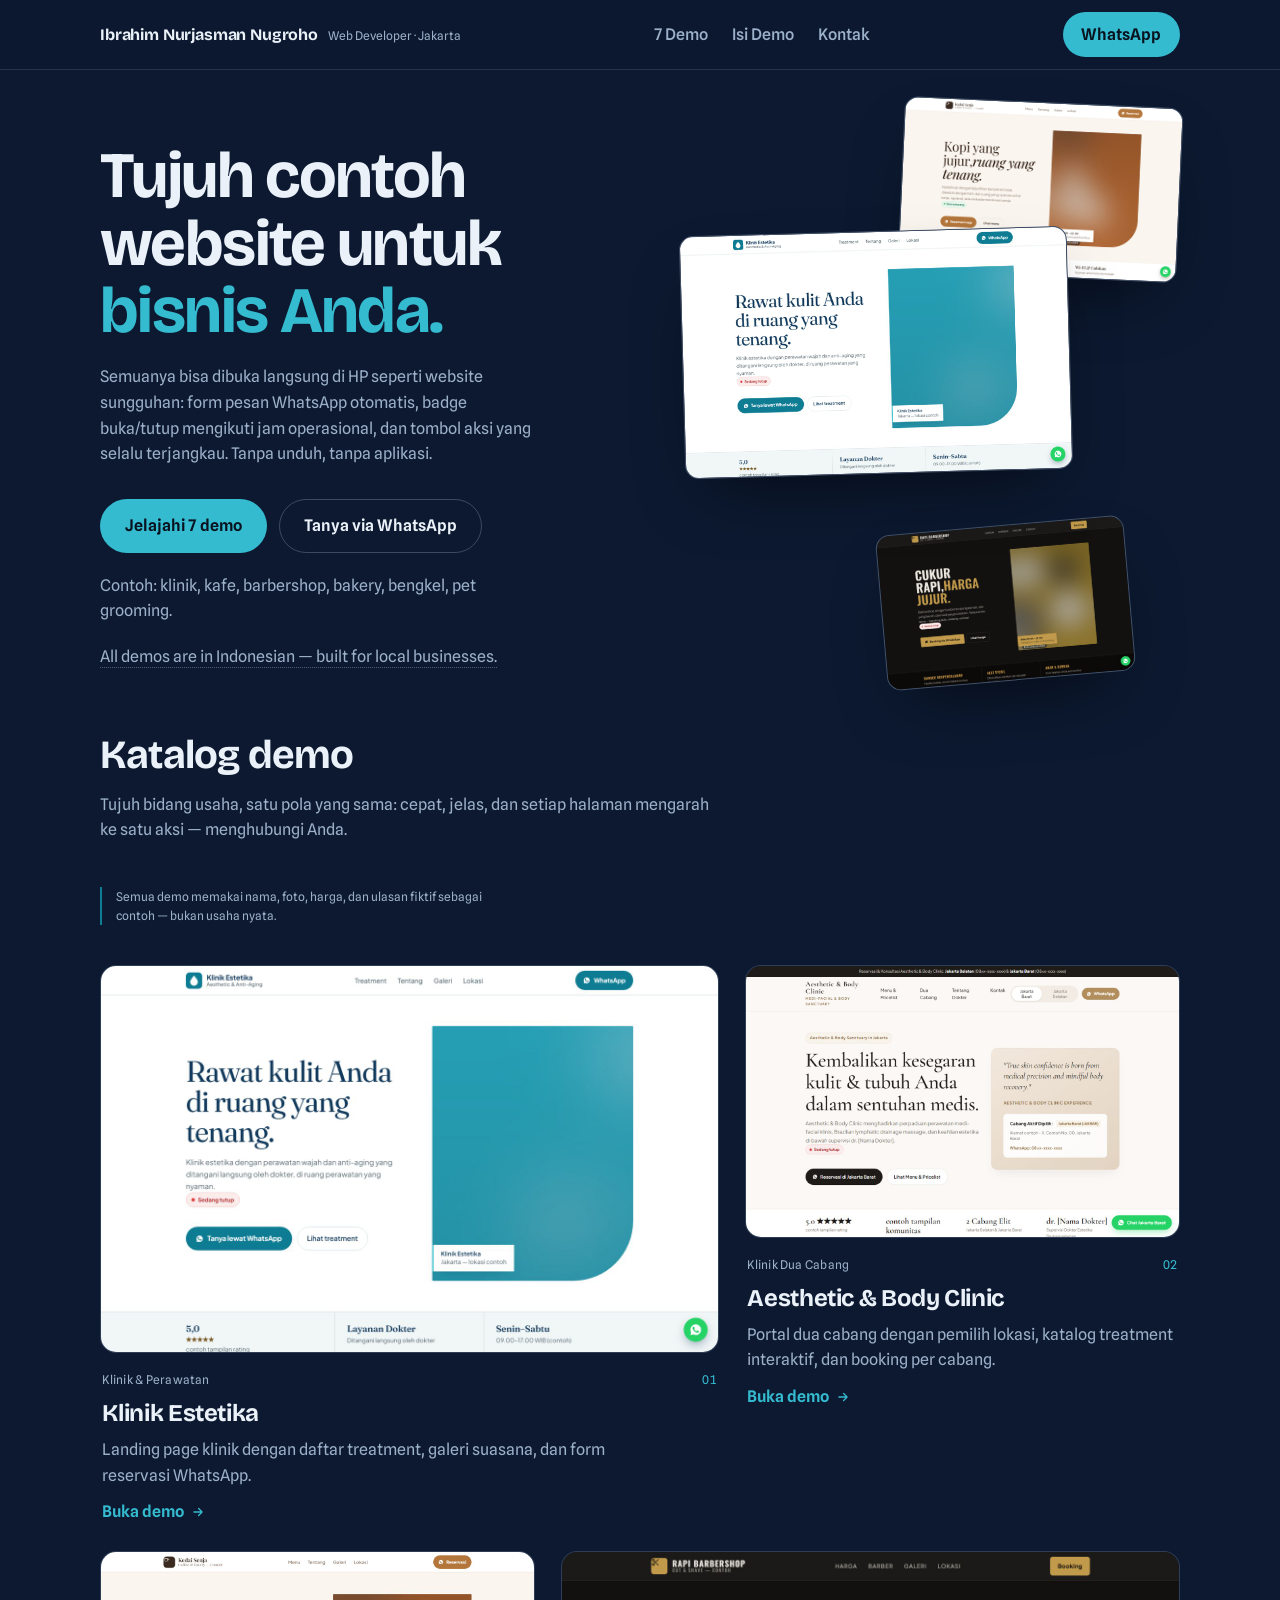
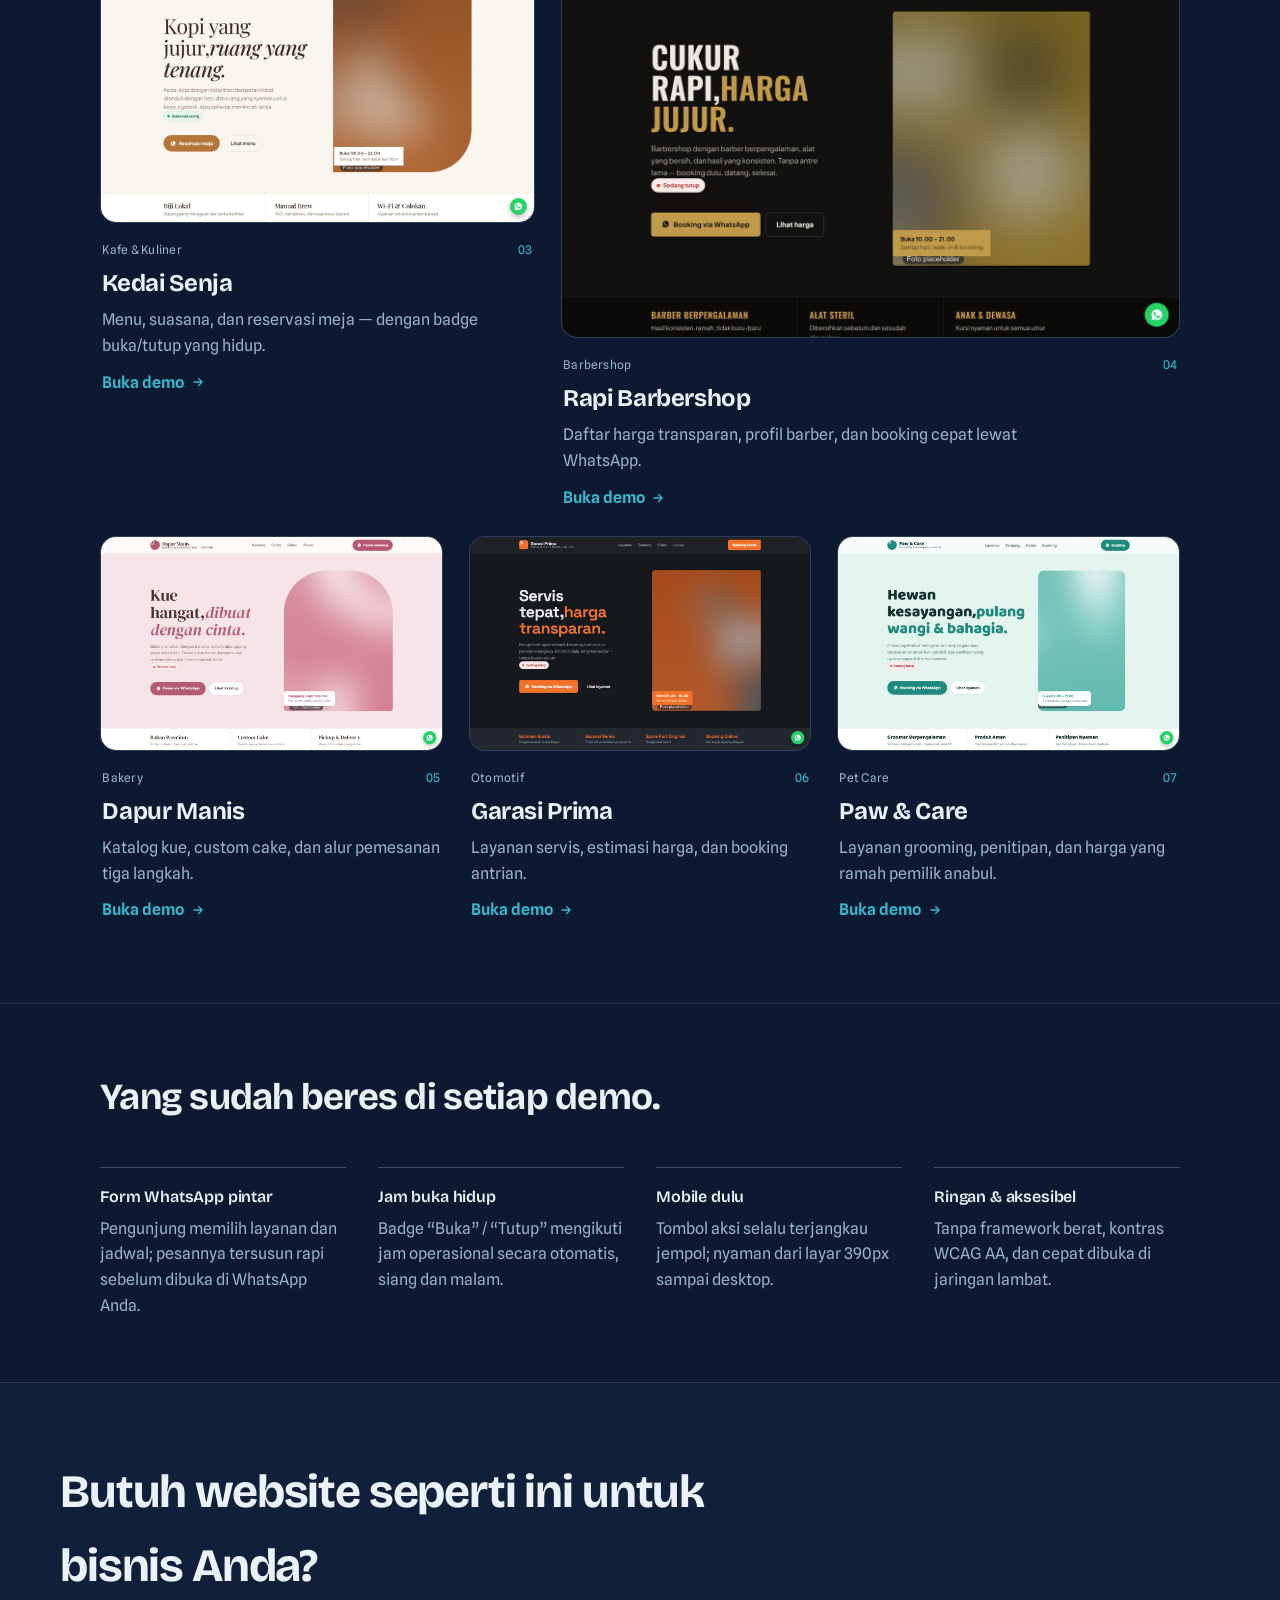
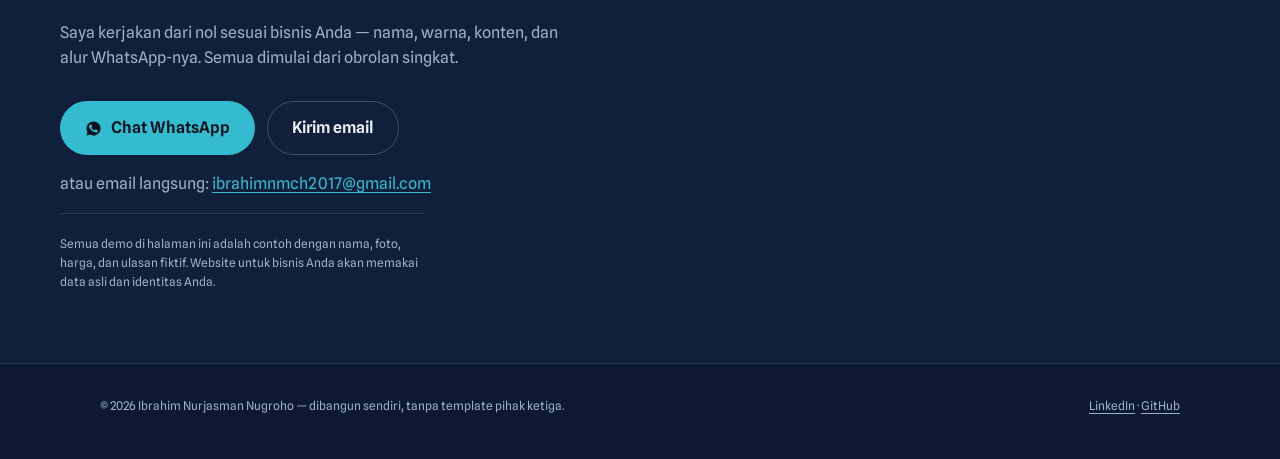
==== index.html @ 82e24fb1 "Demo portfolio hub: 7 website templates for local businesses" ====
<!doctype html>
<html lang="id">
<head>
<meta charset="utf-8">
<meta name="viewport" content="width=device-width, initial-scale=1">
<title>Tujuh Contoh Website untuk Bisnis Anda — Ibrahim Nurjasman Nugroho</title>
<meta name="description" content="Tujuh demo website yang bisa dibuka langsung di HP: klinik, kafe, barbershop, bakery, bengkel, pet grooming. Lengkap dengan form WhatsApp otomatis dan jam buka hidup.">
<meta name="theme-color" content="#0C1930">
<link rel="icon" href="assets/favicon.svg" type="image/svg+xml">
<link rel="preconnect" href="https://fonts.googleapis.com">
<link rel="preconnect" href="https://fonts.gstatic.com" crossorigin>
<link href="https://fonts.googleapis.com/css2?family=Bricolage+Grotesque:opsz,wght@12..96,400..800&family=Spline+Sans:wght@400;500;600;700&display=swap" rel="stylesheet">
<style>
:root{
  --bg:#0C1930;
  --panel:#101F3A;
  --card:#13243F;
  --ink:#EAF1F8;
  --muted:#9CB0C9;
  --line:rgba(234,241,248,.12);
  --line-strong:rgba(234,241,248,.22);
  --teal:#35BBD0;
  --teal-deep:#0E7C93;
  --teal-ink:#08131F;
  --font-display:"Bricolage Grotesque","Segoe UI",system-ui,sans-serif;
  --font-body:"Spline Sans",system-ui,-apple-system,"Segoe UI",Roboto,sans-serif;
  --wrap:1160px;
  --pad:clamp(1.25rem,5vw,2.5rem);
}
*,*::before,*::after{box-sizing:border-box}
html{scroll-behavior:smooth;scrollbar-color:#2A4364 var(--bg)}
::-webkit-scrollbar{width:11px}
::-webkit-scrollbar-thumb{background:#2A4364;border-radius:8px;border:3px solid var(--bg)}
::-webkit-scrollbar-track{background:var(--bg)}
::selection{background:var(--teal);color:var(--teal-ink)}
body{margin:0;background:var(--bg);color:var(--ink);font-family:var(--font-body);font-size:1rem;line-height:1.6;-webkit-font-smoothing:antialiased}
img{max-width:100%;display:block;height:auto}
a{color:inherit}
h1,h2,h3,p,figure,ul,ol,dd,dt{margin:0}
ul,ol{margin:0;padding:0;list-style:none}
:focus-visible{outline:3px solid var(--teal);outline-offset:3px;border-radius:4px}
.wrap{max-width:var(--wrap);margin-inline:auto;padding-inline:var(--pad)}
.btn{display:inline-flex;align-items:center;justify-content:center;gap:.55rem;font-weight:600;font-size:1rem;padding:.82rem 1.5rem;border-radius:999px;text-decoration:none;border:1px solid transparent;transition:background-color .18s ease,color .18s ease,border-color .18s ease,transform .18s ease}
.btn--primary{background:var(--teal);color:var(--teal-ink)}
.btn--primary:hover{background:#5ED0E2;transform:translateY(-1px)}
.btn--ghost{border-color:var(--line-strong);color:var(--ink)}
.btn--ghost:hover{border-color:var(--teal);color:var(--teal)}
.hdr{position:sticky;top:0;z-index:60;background:rgba(12,25,48,.9);backdrop-filter:blur(12px);border-bottom:1px solid var(--line)}
.hdr__in{max-width:var(--wrap);margin-inline:auto;padding:.75rem var(--pad);display:flex;align-items:center;justify-content:space-between;gap:1rem}
.brand{display:flex;align-items:baseline;gap:.6rem;text-decoration:none;min-width:0}
.brand b{font-family:var(--font-display);font-weight:700;font-size:1rem;letter-spacing:-.01em;white-space:nowrap}
.brand span{font-size:.75rem;color:var(--muted);white-space:nowrap}
.hdr__nav{display:none;gap:1.5rem;font-size:1rem;font-weight:500}
.hdr__nav a{text-decoration:none;color:var(--muted)}
.hdr__nav a:hover{color:var(--ink)}
@media(min-width:880px){.hdr__nav{display:flex}}
.hdr .btn{padding:.55rem 1.1rem;font-size:1rem}
@media(max-width:560px){.brand span{display:none}}
.hero{padding:clamp(2.5rem,6vw,4.5rem) 0 clamp(2.5rem,6vw,4rem)}
.hero__in{max-width:var(--wrap);margin-inline:auto;padding-inline:var(--pad);display:grid;gap:clamp(2rem,5vw,4rem);align-items:center}
@media(min-width:920px){.hero__in{grid-template-columns:1.02fr .98fr}}
.hero h1{font-family:var(--font-display);font-weight:700;font-size:clamp(2.3rem,1.25rem + 4.6vw,4.05rem);line-height:1.04;letter-spacing:-.025em;max-width:14ch}
.hero h1 em{font-style:normal;color:var(--teal)}
.hero p{color:var(--muted);margin-top:1.25rem;max-width:44ch;font-size:1rem}
.hero__cta{display:flex;flex-wrap:wrap;gap:.75rem;margin-top:2rem}
.hero__note{margin-top:1.1rem;font-size:.75rem;color:var(--muted)}
.hero__lang{margin-top:.45rem;font-size:.75rem;color:var(--muted)}
.hero__lang span{border-bottom:1px dotted rgba(156,176,201,.45);padding-bottom:.1rem}
@media(max-width:520px){.hero__cta{flex-direction:column;align-items:stretch}}
.stack{position:relative;min-height:0}
.stack__card{position:absolute;margin:0;border:1px solid var(--line-strong);border-radius:14px;overflow:hidden;background:var(--card);box-shadow:0 30px 70px -30px rgba(0,0,0,.65)}
.stack__card img{width:100%;aspect-ratio:16/10;object-fit:cover;object-position:top}
.stack__card--front{position:relative;width:82%;left:0;top:0;z-index:3;transform:rotate(-1.6deg)}
.stack__card--mid{width:56%;right:0;top:-16%;z-index:2;transform:rotate(2.6deg)}
.stack__card--back{width:50%;right:10%;bottom:-10%;z-index:1;transform:rotate(-5deg)}
@media(min-width:920px){.stack{min-height:460px}.stack__card--front{position:absolute;width:78%;top:12%}}
@media(max-width:919px){
  .stack__card--mid,.stack__card--back{display:none}
  .stack__card--front{width:100%;transform:none}
}
.katalog{padding-bottom:clamp(3rem,7vw,5rem)}
.katalog__head{display:grid;gap:.85rem;max-width:62ch;margin-bottom:clamp(1.75rem,4vw,2.75rem)}
.katalog__head h2{font-family:var(--font-display);font-weight:700;font-size:clamp(1.7rem,1.15rem + 2.2vw,2.5rem);line-height:1.12;letter-spacing:-.02em}
.katalog__head p{color:var(--muted)}
.katalog__note{font-size:.75rem;color:var(--muted);border-left:2px solid var(--teal-deep);padding-left:.85rem;max-width:56ch}
.grid{display:grid;grid-template-columns:repeat(12,1fr);gap:clamp(1.1rem,2.2vw,1.6rem)}
.card{grid-column:span 12}
@media(min-width:820px){
  .card{grid-column:span 6}
  .card--a{grid-column:span 12}
}
@media(min-width:1100px){
  .card{grid-column:span 4}
  .card--a{grid-column:span 7}
  .card--b{grid-column:span 5}
  .card--c{grid-column:span 5}
  .card--d{grid-column:span 7}
}
.card{opacity:0;transform:translateY(18px)}
.card.in{opacity:1;transform:none;transition:opacity .65s cubic-bezier(.16,1,.3,1) var(--d,0s),transform .65s cubic-bezier(.16,1,.3,1) var(--d,0s)}
@media(prefers-reduced-motion:reduce){.card{opacity:1;transform:none}.card img{transition:none!important}}
.card__link{display:block;text-decoration:none;border-radius:16px}
.card__figure{margin:0;border:1px solid var(--line);border-radius:16px;overflow:hidden;background:var(--card);transition:border-color .2s ease,transform .25s cubic-bezier(.16,1,.3,1),box-shadow .25s ease}
.card__figure img{width:100%;aspect-ratio:16/10;object-fit:cover;object-position:top;transition:transform .35s cubic-bezier(.16,1,.3,1)}
.card__link:hover .card__figure{border-color:var(--line-strong);transform:translateY(-4px);box-shadow:0 26px 50px -28px rgba(0,0,0,.7)}
.card__link:hover .card__figure img{transform:scale(1.025)}
.card__body{padding:1.05rem .15rem 0}
.card__meta{display:flex;align-items:baseline;justify-content:space-between;gap:1rem;font-size:.75rem;color:var(--muted);letter-spacing:.02em}
.card__num{font-variant-numeric:tabular-nums;color:var(--teal)}
.card__name{font-family:var(--font-display);font-weight:700;font-size:1.5rem;letter-spacing:-.015em;margin-top:.3rem}
.card__desc{color:var(--muted);font-size:1rem;margin-top:.3rem;max-width:52ch}
.card__cta{display:inline-flex;align-items:center;gap:.4rem;color:var(--teal);font-weight:600;font-size:1rem;margin-top:.7rem}
.card__cta svg{transition:transform .2s ease}
.card__link:hover .card__cta svg{transform:translateX(3px)}
.isi{padding-top:4rem;padding-bottom:4rem;border-top:1px solid var(--line)}
.isi h2{font-family:var(--font-display);font-weight:700;font-size:clamp(1.6rem,1.1rem + 2vw,2.3rem);letter-spacing:-.02em;max-width:24ch}
.isi__grid{display:grid;gap:1.5rem 2rem;margin-top:clamp(1.5rem,3.5vw,2.5rem)}
@media(min-width:700px){.isi__grid{grid-template-columns:repeat(2,1fr)}}
@media(min-width:1040px){.isi__grid{grid-template-columns:repeat(4,1fr)}}
.isi__item{border-top:1px solid var(--line-strong);padding-top:1rem}
.isi__item b{display:block;font-family:var(--font-display);font-weight:600;font-size:1rem;letter-spacing:-.01em}
.isi__item span{display:block;color:var(--muted);font-size:1rem;margin-top:.4rem}
.kontak{background:#101F3A;border-top:1px solid var(--line);padding:4.5rem 1.25rem}
@media(min-width:760px){.kontak{padding-inline:2.5rem}}
.kontak .wrap{padding-inline:0}
.kontak h2{font-family:var(--font-display);font-weight:700;font-size:clamp(1.8rem,1.2rem + 2.6vw,2.9rem);letter-spacing:-.025em;max-width:22ch}
.kontak p{color:var(--muted);margin-top:1rem;max-width:52ch}
.kontak__cta{display:flex;flex-wrap:wrap;gap:.75rem;margin-top:1.9rem}
.kontak__mail{margin-top:1.4rem;font-size:1rem;color:var(--muted)}
.kontak__mail a{color:var(--teal);text-underline-offset:3px}
.kontak__disclaimer{margin-top:2.5rem;font-size:.75rem;color:var(--muted);border-top:1px solid var(--line);padding-top:1.25rem;max-width:64ch}
.ftr{padding:2rem 0 2.75rem;border-top:1px solid var(--line)}
.ftr__in{display:flex;flex-wrap:wrap;gap:.6rem 1.5rem;justify-content:space-between;align-items:baseline;font-size:.75rem;color:var(--muted)}
.ftr a{color:var(--muted);text-underline-offset:3px}
.ftr a:hover{color:var(--ink)}
</style>
</head>
<body>

<!--
  THESIS: Ruang pamer karya — dinding navy tempat 7 website menyala; menolak pola landing page kartu seragam dan gaya "portfolio grid" abu-abu generik.
  OWN-WORLD: Navy #0C1930 + cyan #35BBD0 (token brand CV Ibrahim), sudut membulat 12-18px, garis tipis rgba putih 8-14%, kartu = screenshot penuh dengan meta katalog bernomor.
  STORY: Pengunjung (pemilik UMKM dari Instagram) melihat bukti nyata 7 website, membuka minimal satu demo di HP, lalu menghubungi Ibrahim via WhatsApp.
  FIRST VIEWPORT: Kiri — headline besar + 2 CTA; Kanan — tumpukan 3 screenshot bersudut sedikit; galeri mulai tepat di bawah lipatan.
  FORM: Katalog asimetris 7/5 → 5/7 → 4/4/4 dengan tumpukan sampel di hero (shaped directly, no seed).
  FINISH: unreviewed and undocumented is unfinished; this build ends with the finish review, the verdict, and DESIGN.md.
-->

<header class="hdr">
  <div class="hdr__in">
    <a class="brand" href="#atas">
      <b>Ibrahim Nurjasman Nugroho</b>
      <span>Web Developer &middot; Jakarta</span>
    </a>
    <nav class="hdr__nav" aria-label="Navigasi">
      <a href="#demo">7 Demo</a>
      <a href="#isi">Isi Demo</a>
      <a href="#kontak">Kontak</a>
    </nav>
    <a class="btn btn--primary" href="https://wa.me/6281358321125?text=Halo%20Ibrahim%2C%20saya%20melihat%20demo%20website%20di%20hub%20portofolio%20Anda." target="_blank" rel="noopener">WhatsApp</a>
  </div>
</header>

<main id="atas">

  <section class="hero">
    <div class="hero__in">
      <div>
        <h1>Tujuh contoh website untuk <em>bisnis Anda.</em></h1>
        <p>Semuanya bisa dibuka langsung di HP seperti website sungguhan: form pesan WhatsApp otomatis, badge buka/tutup mengikuti jam operasional, dan tombol aksi yang selalu terjangkau. Tanpa unduh, tanpa aplikasi.</p>
        <div class="hero__cta">
          <a class="btn btn--primary" href="#demo">Jelajahi 7 demo</a>
          <a class="btn btn--ghost" href="https://wa.me/6281358321125?text=Halo%20Ibrahim%2C%20saya%20mau%20tanya%20soal%20website%20untuk%20bisnis%20saya." target="_blank" rel="noopener">Tanya via WhatsApp</a>
        </div>
        <p class="hero__note">Contoh: klinik, kafe, barbershop, bakery, bengkel, pet grooming.</p>
        <p class="hero__lang"><span lang="en">All demos are in Indonesian &mdash; built for local businesses.</span></p>
      </div>
      <div class="stack" role="img" aria-label="Tumpukan cuplikan tiga demo website">
        <figure class="stack__card stack__card--back"><img src="assets/thumbs/barbershop-demo.jpg" alt=""></figure>
        <figure class="stack__card stack__card--mid"><img src="assets/thumbs/cafe-demo.jpg" alt=""></figure>
        <figure class="stack__card stack__card--front"><img src="assets/thumbs/clinic-demo.jpg" alt="Cuplikan demo website klinik estetika"></figure>
      </div>
    </div>
  </section>

  <section class="katalog" id="demo">
    <div class="wrap">
      <div class="katalog__head">
        <h2>Katalog demo</h2>
        <p>Tujuh bidang usaha, satu pola yang sama: cepat, jelas, dan setiap halaman mengarah ke satu aksi — menghubungi Anda.</p>
      </div>
      <p class="katalog__note">Semua demo memakai nama, foto, harga, dan ulasan fiktif sebagai contoh — bukan usaha nyata.</p>

      <div class="grid" style="margin-top:clamp(1.5rem,3.5vw,2.5rem)">

        <article class="card card--a" style="--d:0s">
          <a class="card__link" href="clinic-demo/index.html">
            <figure class="card__figure"><img src="assets/thumbs/clinic-demo.jpg" alt="Cuplikan demo website Klinik Estetika" loading="lazy"></figure>
            <div class="card__body">
              <p class="card__meta"><span>Klinik &amp; Perawatan</span><span class="card__num">01</span></p>
              <h3 class="card__name">Klinik Estetika</h3>
              <p class="card__desc">Landing page klinik dengan daftar treatment, galeri suasana, dan form reservasi WhatsApp.</p>
              <span class="card__cta">Buka demo <svg width="14" height="14" viewBox="0 0 24 24" fill="none" stroke="currentColor" stroke-width="2.2" stroke-linecap="round" stroke-linejoin="round" aria-hidden="true"><path d="M5 12h14M13 6l6 6-6 6"/></svg></span>
            </div>
          </a>
        </article>

        <article class="card card--b" style="--d:.06s">
          <a class="card__link" href="dual-branch-clinic-demo/index.html">
            <figure class="card__figure"><img src="assets/thumbs/dual-branch-clinic-demo.jpg" alt="Cuplikan demo website Aesthetic dan Body Clinic" loading="lazy"></figure>
            <div class="card__body">
              <p class="card__meta"><span>Klinik Dua Cabang</span><span class="card__num">02</span></p>
              <h3 class="card__name">Aesthetic &amp; Body Clinic</h3>
              <p class="card__desc">Portal dua cabang dengan pemilih lokasi, katalog treatment interaktif, dan booking per cabang.</p>
              <span class="card__cta">Buka demo <svg width="14" height="14" viewBox="0 0 24 24" fill="none" stroke="currentColor" stroke-width="2.2" stroke-linecap="round" stroke-linejoin="round" aria-hidden="true"><path d="M5 12h14M13 6l6 6-6 6"/></svg></span>
            </div>
          </a>
        </article>

        <article class="card card--c" style="--d:.12s">
          <a class="card__link" href="cafe-demo/index.html">
            <figure class="card__figure"><img src="assets/thumbs/cafe-demo.jpg" alt="Cuplikan demo website Kedai Senja" loading="lazy"></figure>
            <div class="card__body">
              <p class="card__meta"><span>Kafe &amp; Kuliner</span><span class="card__num">03</span></p>
              <h3 class="card__name">Kedai Senja</h3>
              <p class="card__desc">Menu, suasana, dan reservasi meja — dengan badge buka/tutup yang hidup.</p>
              <span class="card__cta">Buka demo <svg width="14" height="14" viewBox="0 0 24 24" fill="none" stroke="currentColor" stroke-width="2.2" stroke-linecap="round" stroke-linejoin="round" aria-hidden="true"><path d="M5 12h14M13 6l6 6-6 6"/></svg></span>
            </div>
          </a>
        </article>

        <article class="card card--d" style="--d:.18s">
          <a class="card__link" href="barbershop-demo/index.html">
            <figure class="card__figure"><img src="assets/thumbs/barbershop-demo.jpg" alt="Cuplikan demo website Rapi Barbershop" loading="lazy"></figure>
            <div class="card__body">
              <p class="card__meta"><span>Barbershop</span><span class="card__num">04</span></p>
              <h3 class="card__name">Rapi Barbershop</h3>
              <p class="card__desc">Daftar harga transparan, profil barber, dan booking cepat lewat WhatsApp.</p>
              <span class="card__cta">Buka demo <svg width="14" height="14" viewBox="0 0 24 24" fill="none" stroke="currentColor" stroke-width="2.2" stroke-linecap="round" stroke-linejoin="round" aria-hidden="true"><path d="M5 12h14M13 6l6 6-6 6"/></svg></span>
            </div>
          </a>
        </article>

        <article class="card card--e" style="--d:.24s">
          <a class="card__link" href="bakery-demo/index.html">
            <figure class="card__figure"><img src="assets/thumbs/bakery-demo.jpg" alt="Cuplikan demo website Dapur Manis" loading="lazy"></figure>
            <div class="card__body">
              <p class="card__meta"><span>Bakery</span><span class="card__num">05</span></p>
              <h3 class="card__name">Dapur Manis</h3>
              <p class="card__desc">Katalog kue, custom cake, dan alur pemesanan tiga langkah.</p>
              <span class="card__cta">Buka demo <svg width="14" height="14" viewBox="0 0 24 24" fill="none" stroke="currentColor" stroke-width="2.2" stroke-linecap="round" stroke-linejoin="round" aria-hidden="true"><path d="M5 12h14M13 6l6 6-6 6"/></svg></span>
            </div>
          </a>
        </article>

        <article class="card card--f" style="--d:.3s">
          <a class="card__link" href="bengkel-demo/index.html">
            <figure class="card__figure"><img src="assets/thumbs/bengkel-demo.jpg" alt="Cuplikan demo website Garasi Prima" loading="lazy"></figure>
            <div class="card__body">
              <p class="card__meta"><span>Otomotif</span><span class="card__num">06</span></p>
              <h3 class="card__name">Garasi Prima</h3>
              <p class="card__desc">Layanan servis, estimasi harga, dan booking antrian.</p>
              <span class="card__cta">Buka demo <svg width="14" height="14" viewBox="0 0 24 24" fill="none" stroke="currentColor" stroke-width="2.2" stroke-linecap="round" stroke-linejoin="round" aria-hidden="true"><path d="M5 12h14M13 6l6 6-6 6"/></svg></span>
            </div>
          </a>
        </article>

        <article class="card card--g" style="--d:.36s">
          <a class="card__link" href="pet-grooming-demo/index.html">
            <figure class="card__figure"><img src="assets/thumbs/pet-grooming-demo.jpg" alt="Cuplikan demo website Paw and Care" loading="lazy"></figure>
            <div class="card__body">
              <p class="card__meta"><span>Pet Care</span><span class="card__num">07</span></p>
              <h3 class="card__name">Paw &amp; Care</h3>
              <p class="card__desc">Layanan grooming, penitipan, dan harga yang ramah pemilik anabul.</p>
              <span class="card__cta">Buka demo <svg width="14" height="14" viewBox="0 0 24 24" fill="none" stroke="currentColor" stroke-width="2.2" stroke-linecap="round" stroke-linejoin="round" aria-hidden="true"><path d="M5 12h14M13 6l6 6-6 6"/></svg></span>
            </div>
          </a>
        </article>

      </div>
    </div>
  </section>

  <section class="isi" id="isi">
    <div class="wrap">
      <h2>Yang sudah beres di setiap demo.</h2>
      <div class="isi__grid">
        <div class="isi__item">
          <b>Form WhatsApp pintar</b>
          <span>Pengunjung memilih layanan dan jadwal; pesannya tersusun rapi sebelum dibuka di WhatsApp Anda.</span>
        </div>
        <div class="isi__item">
          <b>Jam buka hidup</b>
          <span>Badge &ldquo;Buka&rdquo; / &ldquo;Tutup&rdquo; mengikuti jam operasional secara otomatis, siang dan malam.</span>
        </div>
        <div class="isi__item">
          <b>Mobile dulu</b>
          <span>Tombol aksi selalu terjangkau jempol; nyaman dari layar 390px sampai desktop.</span>
        </div>
        <div class="isi__item">
          <b>Ringan &amp; aksesibel</b>
          <span>Tanpa framework berat, kontras WCAG AA, dan cepat dibuka di jaringan lambat.</span>
        </div>
      </div>
    </div>
  </section>

  <section class="kontak" id="kontak">
    <div class="wrap">
      <h2>Butuh website seperti ini untuk bisnis Anda?</h2>
      <p>Saya kerjakan dari nol sesuai bisnis Anda — nama, warna, konten, dan alur WhatsApp-nya. Semua dimulai dari obrolan singkat.</p>
      <div class="kontak__cta">
        <a class="btn btn--primary" href="https://wa.me/6281358321125?text=Halo%20Ibrahim%2C%20saya%20mau%20buat%20website%20untuk%20bisnis%20saya." target="_blank" rel="noopener">
          <svg width="17" height="17" viewBox="0 0 24 24" fill="currentColor" aria-hidden="true"><path d="M12.04 2C6.58 2 2.13 6.45 2.13 11.91c0 1.75.46 3.45 1.32 4.95L2 22l5.25-1.38a9.9 9.9 0 0 0 4.79 1.22h.01c5.46 0 9.91-4.45 9.91-9.91S17.5 2 12.04 2Zm5.8 14.08c-.25.69-1.45 1.32-2 1.4-.51.08-1.16.11-1.87-.12-.43-.14-.99-.32-1.7-.63-2.99-1.29-4.94-4.3-5.09-4.5-.15-.2-1.22-1.62-1.22-3.1s.78-2.2 1.05-2.5c.28-.3.6-.38.8-.38l.58.01c.19 0 .43-.07.68.52.25.6.86 2.07.94 2.22.07.15.12.33.02.53-.1.2-.15.32-.3.5-.15.17-.31.39-.44.52-.15.15-.3.31-.13.6.17.3.76 1.25 1.63 2.03 1.12 1 2.06 1.3 2.36 1.45.3.15.47.13.64-.08.17-.2.74-.86.94-1.16.2-.3.4-.25.67-.15.27.1 1.72.81 2.01.96.3.15.5.22.57.35.07.12.07.72-.18 1.41Z"/></svg>
          Chat WhatsApp
        </a>
        <a class="btn btn--ghost" href="mailto:ibrahimnmch2017@gmail.com">Kirim email</a>
      </div>
      <p class="kontak__mail">atau email langsung: <a href="mailto:ibrahimnmch2017@gmail.com">ibrahimnmch2017@gmail.com</a></p>
      <p class="kontak__disclaimer">Semua demo di halaman ini adalah contoh dengan nama, foto, harga, dan ulasan fiktif. Website untuk bisnis Anda akan memakai data asli dan identitas Anda.</p>
    </div>
  </section>

</main>

<footer class="ftr">
  <div class="wrap ftr__in">
    <span>&copy; 2026 Ibrahim Nurjasman Nugroho — dibangun sendiri, tanpa template pihak ketiga.</span>
    <span><a href="https://www.linkedin.com/in/ibrahim-nurjasman" target="_blank" rel="noopener">LinkedIn</a> &middot; <a href="https://github.com/ibrahimnmch2017-boop" target="_blank" rel="noopener">GitHub</a></span>
  </div>
</footer>

<script>
(function(){
  var cards = document.querySelectorAll('.card');
  if(!('IntersectionObserver' in window)){ cards.forEach(function(c){ c.classList.add('in'); }); return; }
  var io = new IntersectionObserver(function(entries){
    entries.forEach(function(en){
      if(en.isIntersecting){ en.target.classList.add('in'); io.unobserve(en.target); }
    });
  },{rootMargin:'0px 0px -8% 0px', threshold:.05});
  cards.forEach(function(c){ io.observe(c); });
})();
</script>

</body>
</html>
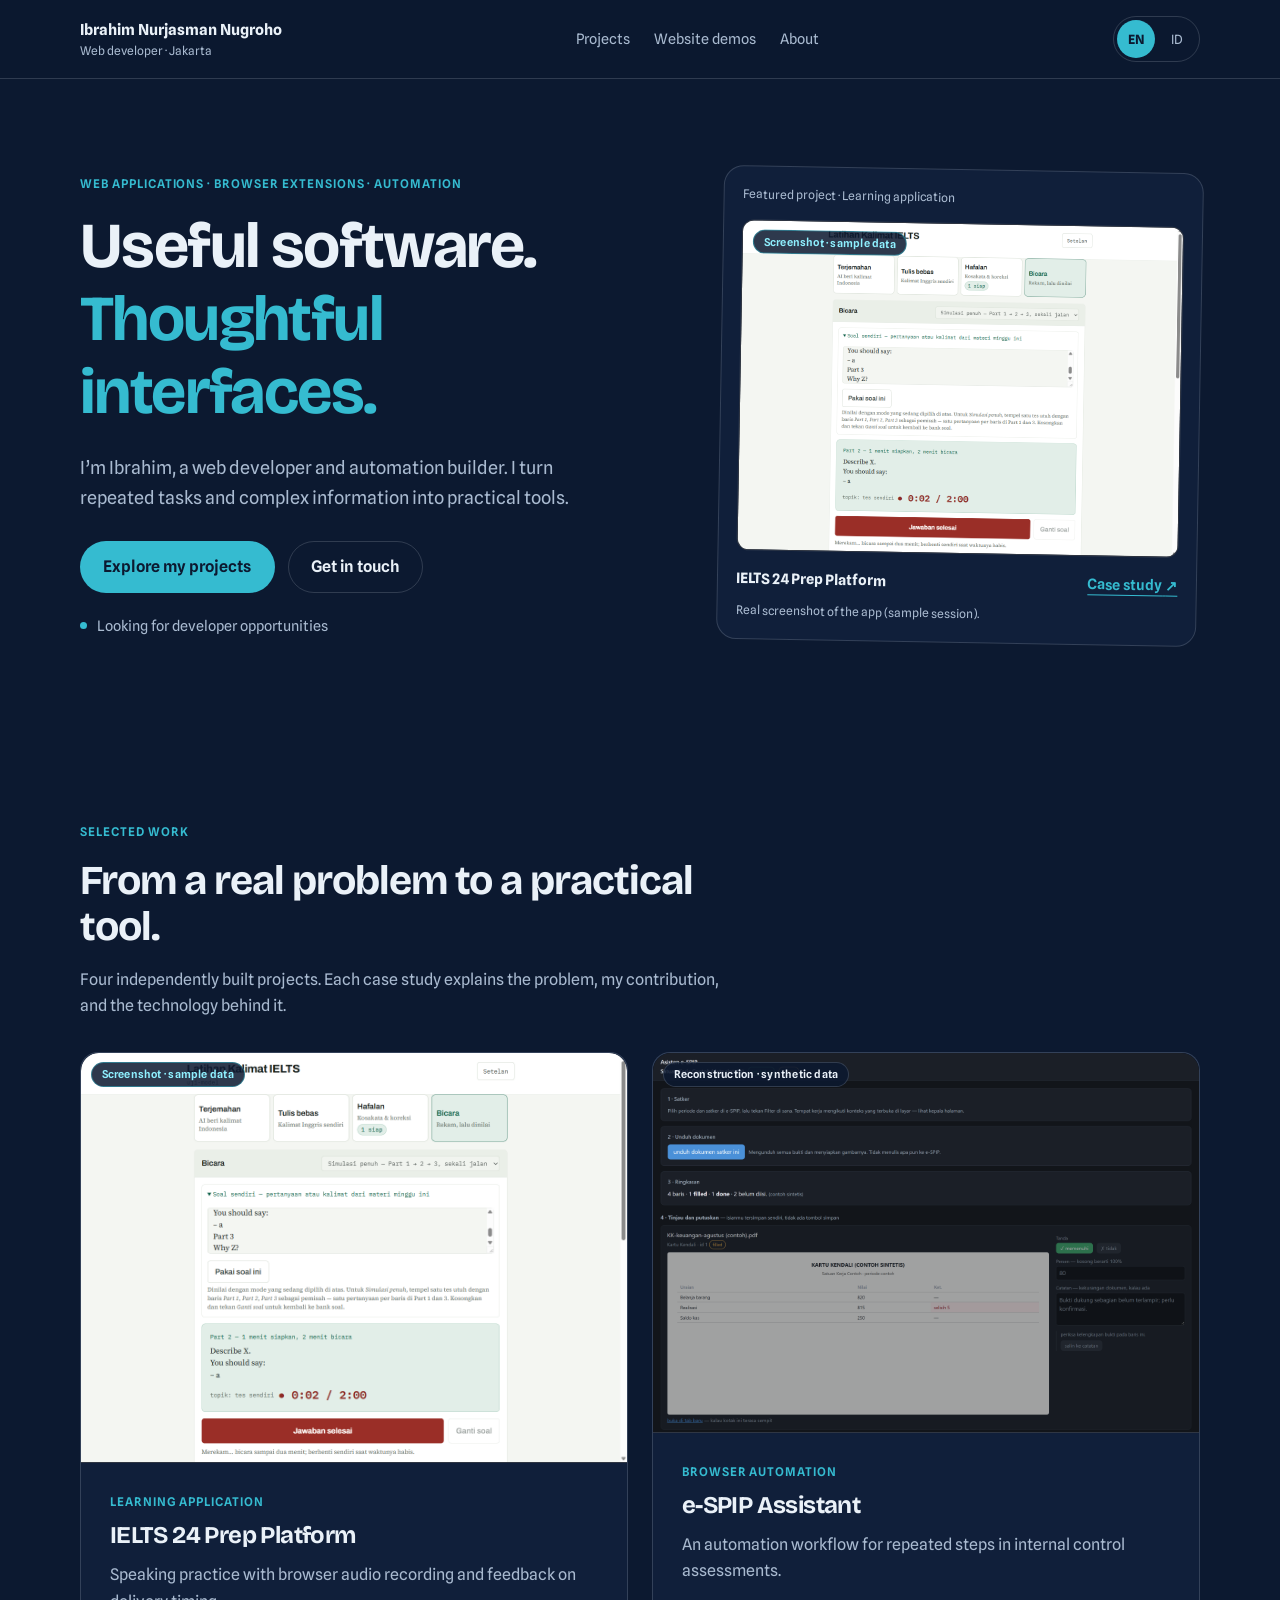
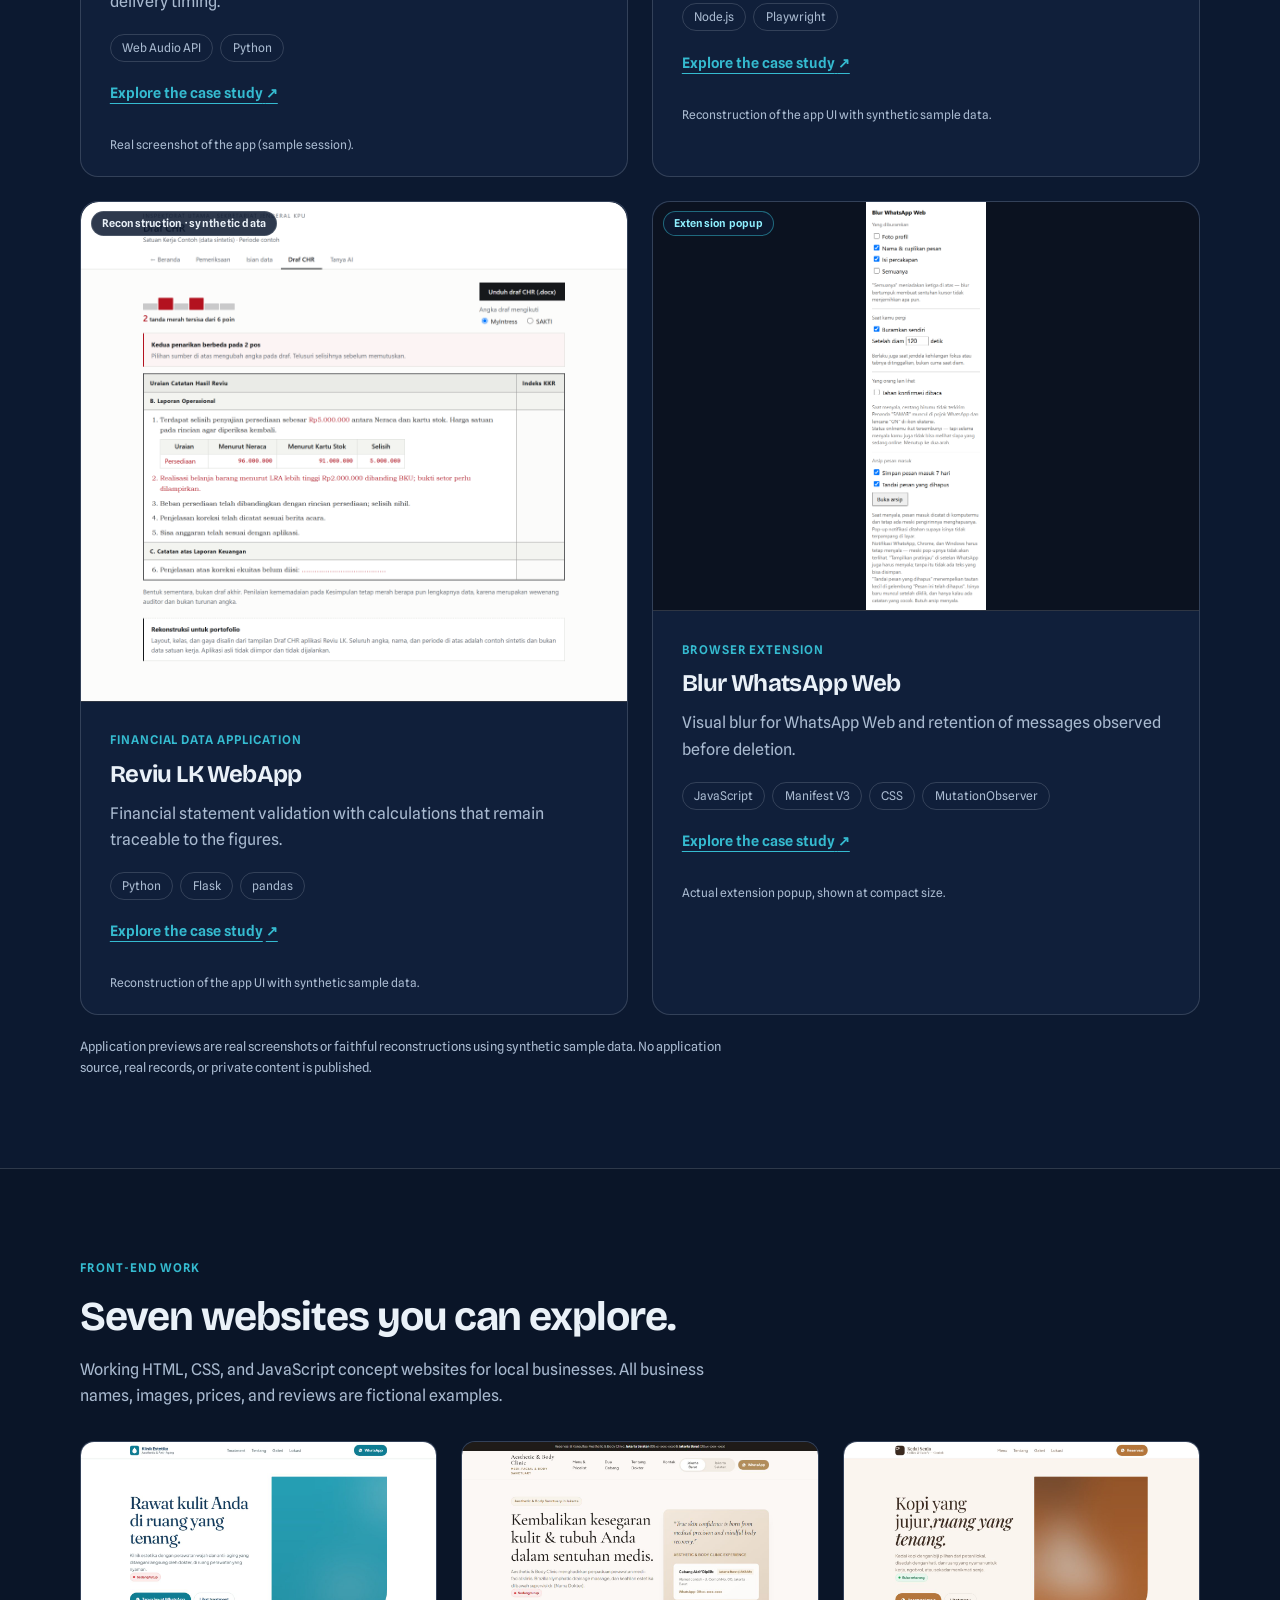
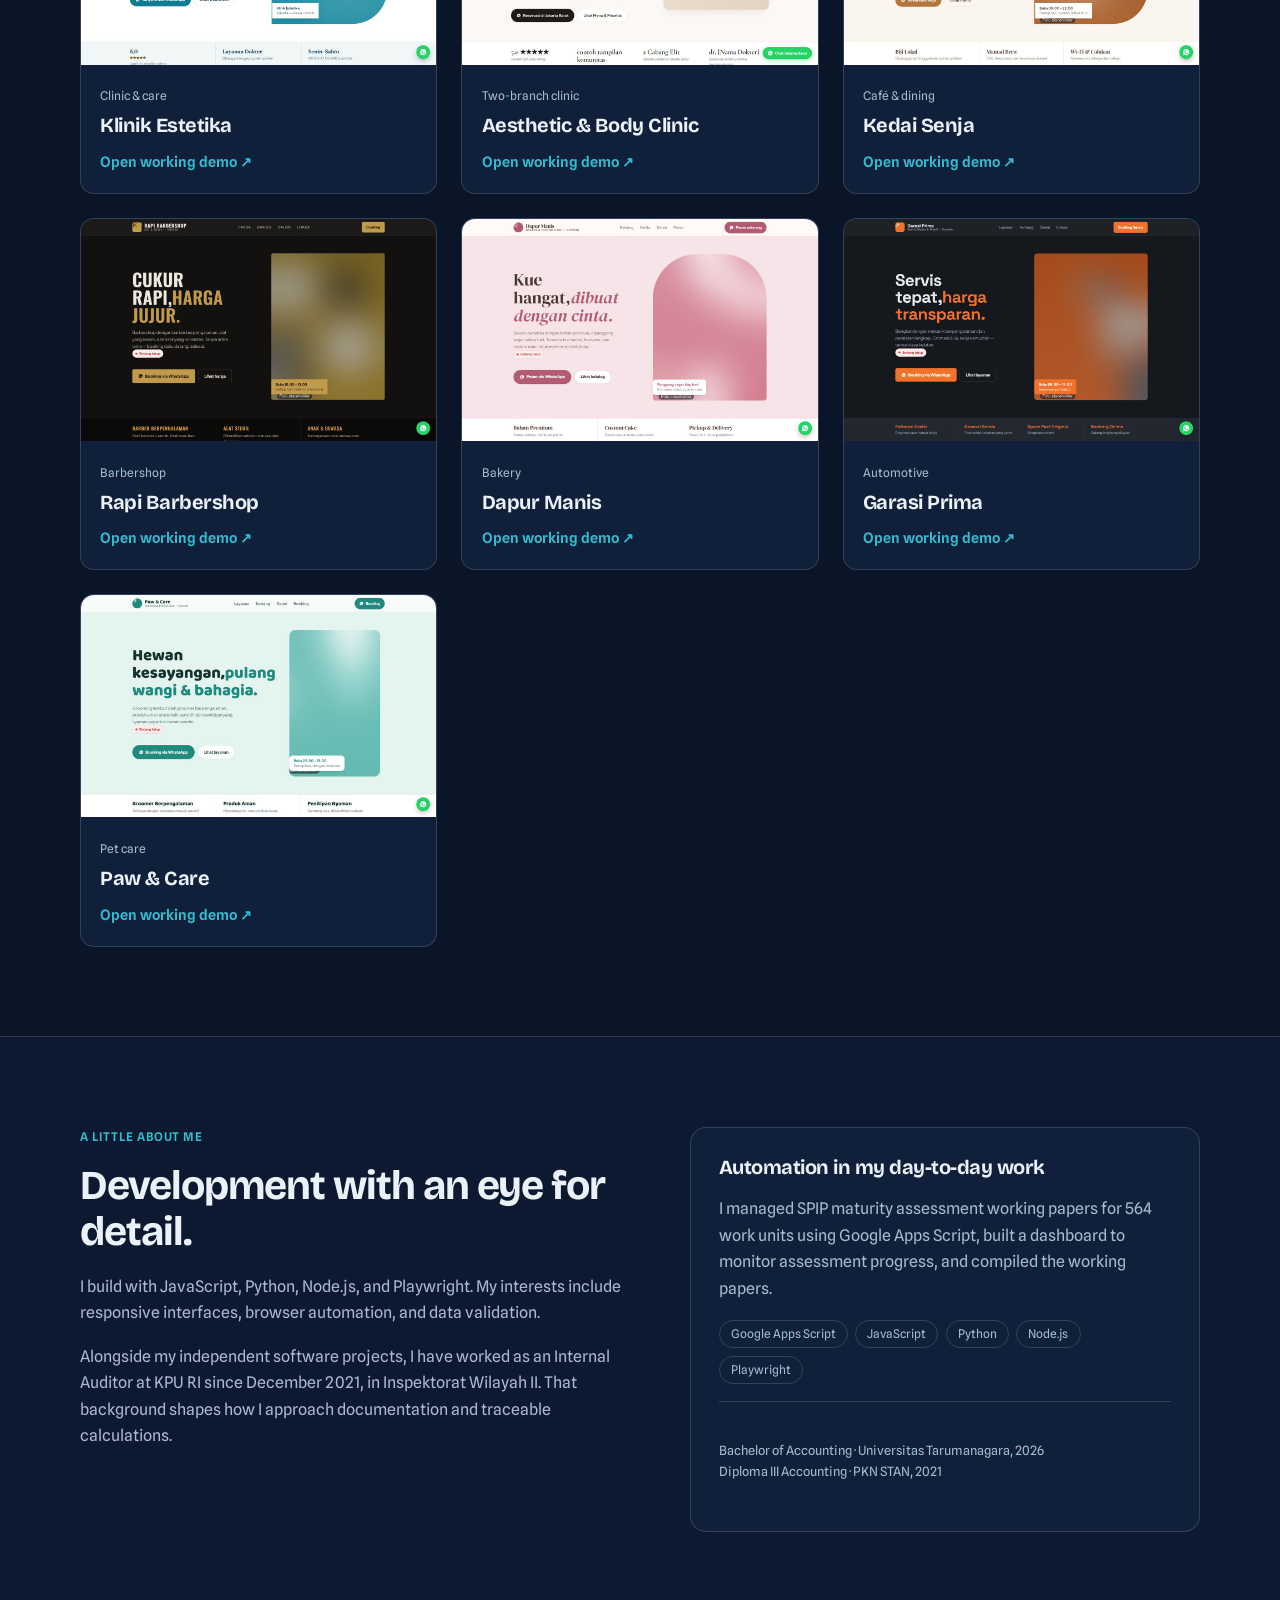
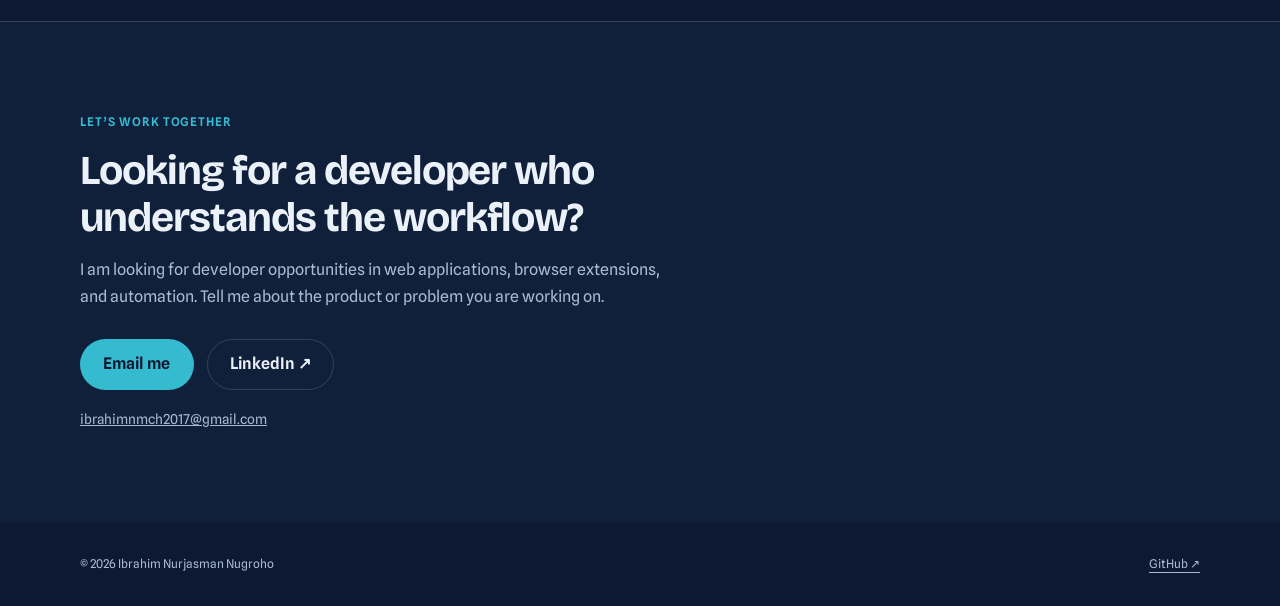
==== commit dc67b563: "Publish developer portfolio with faithful project previews" ====
--- a/index.html
+++ b/index.html
@@ -1,347 +1,473 @@
 <!doctype html>
-<html lang="id">
+<html lang="en">
 <head>
 <meta charset="utf-8">
 <meta name="viewport" content="width=device-width, initial-scale=1">
-<title>Tujuh Contoh Website untuk Bisnis Anda — Ibrahim Nurjasman Nugroho</title>
-<meta name="description" content="Tujuh demo website yang bisa dibuka langsung di HP: klinik, kafe, barbershop, bakery, bengkel, pet grooming. Lengkap dengan form WhatsApp otomatis dan jam buka hidup.">
+<title>Ibrahim Nurjasman Nugroho | Web Developer &amp; Automation Builder</title>
+<meta name="description" content="Web applications, browser extensions, automation, and seven working website demos by Ibrahim Nurjasman Nugroho.">
 <meta name="theme-color" content="#0C1930">
+<meta property="og:type" content="website">
+<meta property="og:title" content="Ibrahim Nurjasman Nugroho | Web Developer &amp; Automation Builder">
+<meta property="og:description" content="Web applications, browser extensions, automation, and seven working website demos by Ibrahim Nurjasman Nugroho.">
+<meta property="og:image" content="https://ibrahimnmch2017-boop.github.io/assets/og-image.png">
+<meta property="og:url" content="https://ibrahimnmch2017-boop.github.io/">
+<meta name="twitter:card" content="summary_large_image">
 <link rel="icon" href="assets/favicon.svg" type="image/svg+xml">
 <link rel="preconnect" href="https://fonts.googleapis.com">
 <link rel="preconnect" href="https://fonts.gstatic.com" crossorigin>
 <link href="https://fonts.googleapis.com/css2?family=Bricolage+Grotesque:opsz,wght@12..96,400..800&family=Spline+Sans:wght@400;500;600;700&display=swap" rel="stylesheet">
-<style>
-:root{
-  --bg:#0C1930;
-  --panel:#101F3A;
-  --card:#13243F;
-  --ink:#EAF1F8;
-  --muted:#9CB0C9;
-  --line:rgba(234,241,248,.12);
-  --line-strong:rgba(234,241,248,.22);
-  --teal:#35BBD0;
-  --teal-deep:#0E7C93;
-  --teal-ink:#08131F;
-  --font-display:"Bricolage Grotesque","Segoe UI",system-ui,sans-serif;
-  --font-body:"Spline Sans",system-ui,-apple-system,"Segoe UI",Roboto,sans-serif;
-  --wrap:1160px;
-  --pad:clamp(1.25rem,5vw,2.5rem);
-}
-*,*::before,*::after{box-sizing:border-box}
-html{scroll-behavior:smooth;scrollbar-color:#2A4364 var(--bg)}
-::-webkit-scrollbar{width:11px}
-::-webkit-scrollbar-thumb{background:#2A4364;border-radius:8px;border:3px solid var(--bg)}
-::-webkit-scrollbar-track{background:var(--bg)}
-::selection{background:var(--teal);color:var(--teal-ink)}
-body{margin:0;background:var(--bg);color:var(--ink);font-family:var(--font-body);font-size:1rem;line-height:1.6;-webkit-font-smoothing:antialiased}
-img{max-width:100%;display:block;height:auto}
-a{color:inherit}
-h1,h2,h3,p,figure,ul,ol,dd,dt{margin:0}
-ul,ol{margin:0;padding:0;list-style:none}
-:focus-visible{outline:3px solid var(--teal);outline-offset:3px;border-radius:4px}
-.wrap{max-width:var(--wrap);margin-inline:auto;padding-inline:var(--pad)}
-.btn{display:inline-flex;align-items:center;justify-content:center;gap:.55rem;font-weight:600;font-size:1rem;padding:.82rem 1.5rem;border-radius:999px;text-decoration:none;border:1px solid transparent;transition:background-color .18s ease,color .18s ease,border-color .18s ease,transform .18s ease}
-.btn--primary{background:var(--teal);color:var(--teal-ink)}
-.btn--primary:hover{background:#5ED0E2;transform:translateY(-1px)}
-.btn--ghost{border-color:var(--line-strong);color:var(--ink)}
-.btn--ghost:hover{border-color:var(--teal);color:var(--teal)}
-.hdr{position:sticky;top:0;z-index:60;background:rgba(12,25,48,.9);backdrop-filter:blur(12px);border-bottom:1px solid var(--line)}
-.hdr__in{max-width:var(--wrap);margin-inline:auto;padding:.75rem var(--pad);display:flex;align-items:center;justify-content:space-between;gap:1rem}
-.brand{display:flex;align-items:baseline;gap:.6rem;text-decoration:none;min-width:0}
-.brand b{font-family:var(--font-display);font-weight:700;font-size:1rem;letter-spacing:-.01em;white-space:nowrap}
-.brand span{font-size:.75rem;color:var(--muted);white-space:nowrap}
-.hdr__nav{display:none;gap:1.5rem;font-size:1rem;font-weight:500}
-.hdr__nav a{text-decoration:none;color:var(--muted)}
-.hdr__nav a:hover{color:var(--ink)}
-@media(min-width:880px){.hdr__nav{display:flex}}
-.hdr .btn{padding:.55rem 1.1rem;font-size:1rem}
-@media(max-width:560px){.brand span{display:none}}
-.hero{padding:clamp(2.5rem,6vw,4.5rem) 0 clamp(2.5rem,6vw,4rem)}
-.hero__in{max-width:var(--wrap);margin-inline:auto;padding-inline:var(--pad);display:grid;gap:clamp(2rem,5vw,4rem);align-items:center}
-@media(min-width:920px){.hero__in{grid-template-columns:1.02fr .98fr}}
-.hero h1{font-family:var(--font-display);font-weight:700;font-size:clamp(2.3rem,1.25rem + 4.6vw,4.05rem);line-height:1.04;letter-spacing:-.025em;max-width:14ch}
-.hero h1 em{font-style:normal;color:var(--teal)}
-.hero p{color:var(--muted);margin-top:1.25rem;max-width:44ch;font-size:1rem}
-.hero__cta{display:flex;flex-wrap:wrap;gap:.75rem;margin-top:2rem}
-.hero__note{margin-top:1.1rem;font-size:.75rem;color:var(--muted)}
-.hero__lang{margin-top:.45rem;font-size:.75rem;color:var(--muted)}
-.hero__lang span{border-bottom:1px dotted rgba(156,176,201,.45);padding-bottom:.1rem}
-@media(max-width:520px){.hero__cta{flex-direction:column;align-items:stretch}}
-.stack{position:relative;min-height:0}
-.stack__card{position:absolute;margin:0;border:1px solid var(--line-strong);border-radius:14px;overflow:hidden;background:var(--card);box-shadow:0 30px 70px -30px rgba(0,0,0,.65)}
-.stack__card img{width:100%;aspect-ratio:16/10;object-fit:cover;object-position:top}
-.stack__card--front{position:relative;width:82%;left:0;top:0;z-index:3;transform:rotate(-1.6deg)}
-.stack__card--mid{width:56%;right:0;top:-16%;z-index:2;transform:rotate(2.6deg)}
-.stack__card--back{width:50%;right:10%;bottom:-10%;z-index:1;transform:rotate(-5deg)}
-@media(min-width:920px){.stack{min-height:460px}.stack__card--front{position:absolute;width:78%;top:12%}}
-@media(max-width:919px){
-  .stack__card--mid,.stack__card--back{display:none}
-  .stack__card--front{width:100%;transform:none}
-}
-.katalog{padding-bottom:clamp(3rem,7vw,5rem)}
-.katalog__head{display:grid;gap:.85rem;max-width:62ch;margin-bottom:clamp(1.75rem,4vw,2.75rem)}
-.katalog__head h2{font-family:var(--font-display);font-weight:700;font-size:clamp(1.7rem,1.15rem + 2.2vw,2.5rem);line-height:1.12;letter-spacing:-.02em}
-.katalog__head p{color:var(--muted)}
-.katalog__note{font-size:.75rem;color:var(--muted);border-left:2px solid var(--teal-deep);padding-left:.85rem;max-width:56ch}
-.grid{display:grid;grid-template-columns:repeat(12,1fr);gap:clamp(1.1rem,2.2vw,1.6rem)}
-.card{grid-column:span 12}
-@media(min-width:820px){
-  .card{grid-column:span 6}
-  .card--a{grid-column:span 12}
-}
-@media(min-width:1100px){
-  .card{grid-column:span 4}
-  .card--a{grid-column:span 7}
-  .card--b{grid-column:span 5}
-  .card--c{grid-column:span 5}
-  .card--d{grid-column:span 7}
-}
-.card{opacity:0;transform:translateY(18px)}
-.card.in{opacity:1;transform:none;transition:opacity .65s cubic-bezier(.16,1,.3,1) var(--d,0s),transform .65s cubic-bezier(.16,1,.3,1) var(--d,0s)}
-@media(prefers-reduced-motion:reduce){.card{opacity:1;transform:none}.card img{transition:none!important}}
-.card__link{display:block;text-decoration:none;border-radius:16px}
-.card__figure{margin:0;border:1px solid var(--line);border-radius:16px;overflow:hidden;background:var(--card);transition:border-color .2s ease,transform .25s cubic-bezier(.16,1,.3,1),box-shadow .25s ease}
-.card__figure img{width:100%;aspect-ratio:16/10;object-fit:cover;object-position:top;transition:transform .35s cubic-bezier(.16,1,.3,1)}
-.card__link:hover .card__figure{border-color:var(--line-strong);transform:translateY(-4px);box-shadow:0 26px 50px -28px rgba(0,0,0,.7)}
-.card__link:hover .card__figure img{transform:scale(1.025)}
-.card__body{padding:1.05rem .15rem 0}
-.card__meta{display:flex;align-items:baseline;justify-content:space-between;gap:1rem;font-size:.75rem;color:var(--muted);letter-spacing:.02em}
-.card__num{font-variant-numeric:tabular-nums;color:var(--teal)}
-.card__name{font-family:var(--font-display);font-weight:700;font-size:1.5rem;letter-spacing:-.015em;margin-top:.3rem}
-.card__desc{color:var(--muted);font-size:1rem;margin-top:.3rem;max-width:52ch}
-.card__cta{display:inline-flex;align-items:center;gap:.4rem;color:var(--teal);font-weight:600;font-size:1rem;margin-top:.7rem}
-.card__cta svg{transition:transform .2s ease}
-.card__link:hover .card__cta svg{transform:translateX(3px)}
-.isi{padding-top:4rem;padding-bottom:4rem;border-top:1px solid var(--line)}
-.isi h2{font-family:var(--font-display);font-weight:700;font-size:clamp(1.6rem,1.1rem + 2vw,2.3rem);letter-spacing:-.02em;max-width:24ch}
-.isi__grid{display:grid;gap:1.5rem 2rem;margin-top:clamp(1.5rem,3.5vw,2.5rem)}
-@media(min-width:700px){.isi__grid{grid-template-columns:repeat(2,1fr)}}
-@media(min-width:1040px){.isi__grid{grid-template-columns:repeat(4,1fr)}}
-.isi__item{border-top:1px solid var(--line-strong);padding-top:1rem}
-.isi__item b{display:block;font-family:var(--font-display);font-weight:600;font-size:1rem;letter-spacing:-.01em}
-.isi__item span{display:block;color:var(--muted);font-size:1rem;margin-top:.4rem}
-.kontak{background:#101F3A;border-top:1px solid var(--line);padding:4.5rem 1.25rem}
-@media(min-width:760px){.kontak{padding-inline:2.5rem}}
-.kontak .wrap{padding-inline:0}
-.kontak h2{font-family:var(--font-display);font-weight:700;font-size:clamp(1.8rem,1.2rem + 2.6vw,2.9rem);letter-spacing:-.025em;max-width:22ch}
-.kontak p{color:var(--muted);margin-top:1rem;max-width:52ch}
-.kontak__cta{display:flex;flex-wrap:wrap;gap:.75rem;margin-top:1.9rem}
-.kontak__mail{margin-top:1.4rem;font-size:1rem;color:var(--muted)}
-.kontak__mail a{color:var(--teal);text-underline-offset:3px}
-.kontak__disclaimer{margin-top:2.5rem;font-size:.75rem;color:var(--muted);border-top:1px solid var(--line);padding-top:1.25rem;max-width:64ch}
-.ftr{padding:2rem 0 2.75rem;border-top:1px solid var(--line)}
-.ftr__in{display:flex;flex-wrap:wrap;gap:.6rem 1.5rem;justify-content:space-between;align-items:baseline;font-size:.75rem;color:var(--muted)}
-.ftr a{color:var(--muted);text-underline-offset:3px}
-.ftr a:hover{color:var(--ink)}
-</style>
+<link rel="stylesheet" href="assets/portfolio.css">
+<script src="assets/portfolio.js" defer>
+</script>
 </head>
-<body>
-
-<!--
-  THESIS: Ruang pamer karya — dinding navy tempat 7 website menyala; menolak pola landing page kartu seragam dan gaya "portfolio grid" abu-abu generik.
-  OWN-WORLD: Navy #0C1930 + cyan #35BBD0 (token brand CV Ibrahim), sudut membulat 12-18px, garis tipis rgba putih 8-14%, kartu = screenshot penuh dengan meta katalog bernomor.
-  STORY: Pengunjung (pemilik UMKM dari Instagram) melihat bukti nyata 7 website, membuka minimal satu demo di HP, lalu menghubungi Ibrahim via WhatsApp.
-  FIRST VIEWPORT: Kiri — headline besar + 2 CTA; Kanan — tumpukan 3 screenshot bersudut sedikit; galeri mulai tepat di bawah lipatan.
-  FORM: Katalog asimetris 7/5 → 5/7 → 4/4/4 dengan tumpukan sampel di hero (shaped directly, no seed).
-  FINISH: unreviewed and undocumented is unfinished; this build ends with the finish review, the verdict, and DESIGN.md.
--->
-
-<header class="hdr">
-  <div class="hdr__in">
-    <a class="brand" href="#atas">
-      <b>Ibrahim Nurjasman Nugroho</b>
-      <span>Web Developer &middot; Jakarta</span>
-    </a>
-    <nav class="hdr__nav" aria-label="Navigasi">
-      <a href="#demo">7 Demo</a>
-      <a href="#isi">Isi Demo</a>
-      <a href="#kontak">Kontak</a>
-    </nav>
-    <a class="btn btn--primary" href="https://wa.me/6281358321125?text=Halo%20Ibrahim%2C%20saya%20melihat%20demo%20website%20di%20hub%20portofolio%20Anda." target="_blank" rel="noopener">WhatsApp</a>
-  </div>
+<body id="top">
+<a class="skip-link" href="#main">
+<span data-locale="en" lang="en">Skip to content</span>
+<span data-locale="id" lang="id">Langsung ke konten</span>
+</a>
+<header class="site-header">
+<div class="header-inner">
+<a class="brand" href="#top">
+<b>Ibrahim Nurjasman Nugroho</b>
+<span>
+<span data-locale="en" lang="en">Web developer · Jakarta</span>
+<span data-locale="id" lang="id">Web developer · Jakarta</span>
+</span>
+</a>
+<nav aria-label="Portfolio">
+<a href="index.html#work">
+<span data-locale="en" lang="en">Projects</span>
+<span data-locale="id" lang="id">Proyek</span>
+</a>
+<a href="index.html#demos">
+<span data-locale="en" lang="en">Website demos</span>
+<span data-locale="id" lang="id">Demo website</span>
+</a>
+<a href="index.html#about">
+<span data-locale="en" lang="en">About</span>
+<span data-locale="id" lang="id">Tentang</span>
+</a>
+</nav>
+<div class="language-switch" role="group" aria-label="Language / Bahasa">
+<button type="button" data-set-lang="en" aria-pressed="true">EN</button>
+<button type="button" data-set-lang="id" aria-pressed="false">ID</button>
+</div>
+</div>
 </header>
-
-<main id="atas">
-
-  <section class="hero">
-    <div class="hero__in">
-      <div>
-        <h1>Tujuh contoh website untuk <em>bisnis Anda.</em></h1>
-        <p>Semuanya bisa dibuka langsung di HP seperti website sungguhan: form pesan WhatsApp otomatis, badge buka/tutup mengikuti jam operasional, dan tombol aksi yang selalu terjangkau. Tanpa unduh, tanpa aplikasi.</p>
-        <div class="hero__cta">
-          <a class="btn btn--primary" href="#demo">Jelajahi 7 demo</a>
-          <a class="btn btn--ghost" href="https://wa.me/6281358321125?text=Halo%20Ibrahim%2C%20saya%20mau%20tanya%20soal%20website%20untuk%20bisnis%20saya." target="_blank" rel="noopener">Tanya via WhatsApp</a>
-        </div>
-        <p class="hero__note">Contoh: klinik, kafe, barbershop, bakery, bengkel, pet grooming.</p>
-        <p class="hero__lang"><span lang="en">All demos are in Indonesian &mdash; built for local businesses.</span></p>
-      </div>
-      <div class="stack" role="img" aria-label="Tumpukan cuplikan tiga demo website">
-        <figure class="stack__card stack__card--back"><img src="assets/thumbs/barbershop-demo.jpg" alt=""></figure>
-        <figure class="stack__card stack__card--mid"><img src="assets/thumbs/cafe-demo.jpg" alt=""></figure>
-        <figure class="stack__card stack__card--front"><img src="assets/thumbs/clinic-demo.jpg" alt="Cuplikan demo website klinik estetika"></figure>
-      </div>
-    </div>
-  </section>
-
-  <section class="katalog" id="demo">
-    <div class="wrap">
-      <div class="katalog__head">
-        <h2>Katalog demo</h2>
-        <p>Tujuh bidang usaha, satu pola yang sama: cepat, jelas, dan setiap halaman mengarah ke satu aksi — menghubungi Anda.</p>
-      </div>
-      <p class="katalog__note">Semua demo memakai nama, foto, harga, dan ulasan fiktif sebagai contoh — bukan usaha nyata.</p>
-
-      <div class="grid" style="margin-top:clamp(1.5rem,3.5vw,2.5rem)">
-
-        <article class="card card--a" style="--d:0s">
-          <a class="card__link" href="clinic-demo/index.html">
-            <figure class="card__figure"><img src="assets/thumbs/clinic-demo.jpg" alt="Cuplikan demo website Klinik Estetika" loading="lazy"></figure>
-            <div class="card__body">
-              <p class="card__meta"><span>Klinik &amp; Perawatan</span><span class="card__num">01</span></p>
-              <h3 class="card__name">Klinik Estetika</h3>
-              <p class="card__desc">Landing page klinik dengan daftar treatment, galeri suasana, dan form reservasi WhatsApp.</p>
-              <span class="card__cta">Buka demo <svg width="14" height="14" viewBox="0 0 24 24" fill="none" stroke="currentColor" stroke-width="2.2" stroke-linecap="round" stroke-linejoin="round" aria-hidden="true"><path d="M5 12h14M13 6l6 6-6 6"/></svg></span>
-            </div>
-          </a>
-        </article>
-
-        <article class="card card--b" style="--d:.06s">
-          <a class="card__link" href="dual-branch-clinic-demo/index.html">
-            <figure class="card__figure"><img src="assets/thumbs/dual-branch-clinic-demo.jpg" alt="Cuplikan demo website Aesthetic dan Body Clinic" loading="lazy"></figure>
-            <div class="card__body">
-              <p class="card__meta"><span>Klinik Dua Cabang</span><span class="card__num">02</span></p>
-              <h3 class="card__name">Aesthetic &amp; Body Clinic</h3>
-              <p class="card__desc">Portal dua cabang dengan pemilih lokasi, katalog treatment interaktif, dan booking per cabang.</p>
-              <span class="card__cta">Buka demo <svg width="14" height="14" viewBox="0 0 24 24" fill="none" stroke="currentColor" stroke-width="2.2" stroke-linecap="round" stroke-linejoin="round" aria-hidden="true"><path d="M5 12h14M13 6l6 6-6 6"/></svg></span>
-            </div>
-          </a>
-        </article>
-
-        <article class="card card--c" style="--d:.12s">
-          <a class="card__link" href="cafe-demo/index.html">
-            <figure class="card__figure"><img src="assets/thumbs/cafe-demo.jpg" alt="Cuplikan demo website Kedai Senja" loading="lazy"></figure>
-            <div class="card__body">
-              <p class="card__meta"><span>Kafe &amp; Kuliner</span><span class="card__num">03</span></p>
-              <h3 class="card__name">Kedai Senja</h3>
-              <p class="card__desc">Menu, suasana, dan reservasi meja — dengan badge buka/tutup yang hidup.</p>
-              <span class="card__cta">Buka demo <svg width="14" height="14" viewBox="0 0 24 24" fill="none" stroke="currentColor" stroke-width="2.2" stroke-linecap="round" stroke-linejoin="round" aria-hidden="true"><path d="M5 12h14M13 6l6 6-6 6"/></svg></span>
-            </div>
-          </a>
-        </article>
-
-        <article class="card card--d" style="--d:.18s">
-          <a class="card__link" href="barbershop-demo/index.html">
-            <figure class="card__figure"><img src="assets/thumbs/barbershop-demo.jpg" alt="Cuplikan demo website Rapi Barbershop" loading="lazy"></figure>
-            <div class="card__body">
-              <p class="card__meta"><span>Barbershop</span><span class="card__num">04</span></p>
-              <h3 class="card__name">Rapi Barbershop</h3>
-              <p class="card__desc">Daftar harga transparan, profil barber, dan booking cepat lewat WhatsApp.</p>
-              <span class="card__cta">Buka demo <svg width="14" height="14" viewBox="0 0 24 24" fill="none" stroke="currentColor" stroke-width="2.2" stroke-linecap="round" stroke-linejoin="round" aria-hidden="true"><path d="M5 12h14M13 6l6 6-6 6"/></svg></span>
-            </div>
-          </a>
-        </article>
-
-        <article class="card card--e" style="--d:.24s">
-          <a class="card__link" href="bakery-demo/index.html">
-            <figure class="card__figure"><img src="assets/thumbs/bakery-demo.jpg" alt="Cuplikan demo website Dapur Manis" loading="lazy"></figure>
-            <div class="card__body">
-              <p class="card__meta"><span>Bakery</span><span class="card__num">05</span></p>
-              <h3 class="card__name">Dapur Manis</h3>
-              <p class="card__desc">Katalog kue, custom cake, dan alur pemesanan tiga langkah.</p>
-              <span class="card__cta">Buka demo <svg width="14" height="14" viewBox="0 0 24 24" fill="none" stroke="currentColor" stroke-width="2.2" stroke-linecap="round" stroke-linejoin="round" aria-hidden="true"><path d="M5 12h14M13 6l6 6-6 6"/></svg></span>
-            </div>
-          </a>
-        </article>
-
-        <article class="card card--f" style="--d:.3s">
-          <a class="card__link" href="bengkel-demo/index.html">
-            <figure class="card__figure"><img src="assets/thumbs/bengkel-demo.jpg" alt="Cuplikan demo website Garasi Prima" loading="lazy"></figure>
-            <div class="card__body">
-              <p class="card__meta"><span>Otomotif</span><span class="card__num">06</span></p>
-              <h3 class="card__name">Garasi Prima</h3>
-              <p class="card__desc">Layanan servis, estimasi harga, dan booking antrian.</p>
-              <span class="card__cta">Buka demo <svg width="14" height="14" viewBox="0 0 24 24" fill="none" stroke="currentColor" stroke-width="2.2" stroke-linecap="round" stroke-linejoin="round" aria-hidden="true"><path d="M5 12h14M13 6l6 6-6 6"/></svg></span>
-            </div>
-          </a>
-        </article>
-
-        <article class="card card--g" style="--d:.36s">
-          <a class="card__link" href="pet-grooming-demo/index.html">
-            <figure class="card__figure"><img src="assets/thumbs/pet-grooming-demo.jpg" alt="Cuplikan demo website Paw and Care" loading="lazy"></figure>
-            <div class="card__body">
-              <p class="card__meta"><span>Pet Care</span><span class="card__num">07</span></p>
-              <h3 class="card__name">Paw &amp; Care</h3>
-              <p class="card__desc">Layanan grooming, penitipan, dan harga yang ramah pemilik anabul.</p>
-              <span class="card__cta">Buka demo <svg width="14" height="14" viewBox="0 0 24 24" fill="none" stroke="currentColor" stroke-width="2.2" stroke-linecap="round" stroke-linejoin="round" aria-hidden="true"><path d="M5 12h14M13 6l6 6-6 6"/></svg></span>
-            </div>
-          </a>
-        </article>
-
-      </div>
-    </div>
-  </section>
-
-  <section class="isi" id="isi">
-    <div class="wrap">
-      <h2>Yang sudah beres di setiap demo.</h2>
-      <div class="isi__grid">
-        <div class="isi__item">
-          <b>Form WhatsApp pintar</b>
-          <span>Pengunjung memilih layanan dan jadwal; pesannya tersusun rapi sebelum dibuka di WhatsApp Anda.</span>
-        </div>
-        <div class="isi__item">
-          <b>Jam buka hidup</b>
-          <span>Badge &ldquo;Buka&rdquo; / &ldquo;Tutup&rdquo; mengikuti jam operasional secara otomatis, siang dan malam.</span>
-        </div>
-        <div class="isi__item">
-          <b>Mobile dulu</b>
-          <span>Tombol aksi selalu terjangkau jempol; nyaman dari layar 390px sampai desktop.</span>
-        </div>
-        <div class="isi__item">
-          <b>Ringan &amp; aksesibel</b>
-          <span>Tanpa framework berat, kontras WCAG AA, dan cepat dibuka di jaringan lambat.</span>
-        </div>
-      </div>
-    </div>
-  </section>
-
-  <section class="kontak" id="kontak">
-    <div class="wrap">
-      <h2>Butuh website seperti ini untuk bisnis Anda?</h2>
-      <p>Saya kerjakan dari nol sesuai bisnis Anda — nama, warna, konten, dan alur WhatsApp-nya. Semua dimulai dari obrolan singkat.</p>
-      <div class="kontak__cta">
-        <a class="btn btn--primary" href="https://wa.me/6281358321125?text=Halo%20Ibrahim%2C%20saya%20mau%20buat%20website%20untuk%20bisnis%20saya." target="_blank" rel="noopener">
-          <svg width="17" height="17" viewBox="0 0 24 24" fill="currentColor" aria-hidden="true"><path d="M12.04 2C6.58 2 2.13 6.45 2.13 11.91c0 1.75.46 3.45 1.32 4.95L2 22l5.25-1.38a9.9 9.9 0 0 0 4.79 1.22h.01c5.46 0 9.91-4.45 9.91-9.91S17.5 2 12.04 2Zm5.8 14.08c-.25.69-1.45 1.32-2 1.4-.51.08-1.16.11-1.87-.12-.43-.14-.99-.32-1.7-.63-2.99-1.29-4.94-4.3-5.09-4.5-.15-.2-1.22-1.62-1.22-3.1s.78-2.2 1.05-2.5c.28-.3.6-.38.8-.38l.58.01c.19 0 .43-.07.68.52.25.6.86 2.07.94 2.22.07.15.12.33.02.53-.1.2-.15.32-.3.5-.15.17-.31.39-.44.52-.15.15-.3.31-.13.6.17.3.76 1.25 1.63 2.03 1.12 1 2.06 1.3 2.36 1.45.3.15.47.13.64-.08.17-.2.74-.86.94-1.16.2-.3.4-.25.67-.15.27.1 1.72.81 2.01.96.3.15.5.22.57.35.07.12.07.72-.18 1.41Z"/></svg>
-          Chat WhatsApp
-        </a>
-        <a class="btn btn--ghost" href="mailto:ibrahimnmch2017@gmail.com">Kirim email</a>
-      </div>
-      <p class="kontak__mail">atau email langsung: <a href="mailto:ibrahimnmch2017@gmail.com">ibrahimnmch2017@gmail.com</a></p>
-      <p class="kontak__disclaimer">Semua demo di halaman ini adalah contoh dengan nama, foto, harga, dan ulasan fiktif. Website untuk bisnis Anda akan memakai data asli dan identitas Anda.</p>
-    </div>
-  </section>
-
+<main id="main">
+<section class="hero wrap">
+<div>
+<p class="eyebrow">
+<span data-locale="en" lang="en">Web applications · Browser extensions · Automation</span>
+<span data-locale="id" lang="id">Aplikasi web · Ekstensi browser · Otomasi</span>
+</p>
+<h1>
+<span data-locale="en" lang="en">Useful software.</span>
+<span data-locale="id" lang="id">Software yang berguna.</span>
+<br>
+<em>
+<span data-locale="en" lang="en">Thoughtful interfaces.</span>
+<span data-locale="id" lang="id">Antarmuka yang terencana.</span>
+</em>
+</h1>
+<p class="hero-intro">
+<span data-locale="en" lang="en">I’m Ibrahim, a web developer and automation builder. I turn repeated tasks and complex information into practical tools.</span>
+<span data-locale="id" lang="id">Saya Ibrahim, web developer dan pembuat otomasi. Saya mengubah tugas berulang dan informasi kompleks menjadi alat yang praktis.</span>
+</p>
+<div class="actions">
+<a class="btn btn-primary" href="#work">
+<span data-locale="en" lang="en">Explore my projects</span>
+<span data-locale="id" lang="id">Lihat proyek saya</span>
+</a>
+<a class="btn btn-secondary" href="mailto:ibrahimnmch2017@gmail.com">
+<span data-locale="en" lang="en">Get in touch</span>
+<span data-locale="id" lang="id">Hubungi saya</span>
+</a>
+</div>
+<p class="availability">
+<span aria-hidden="true">
+</span>
+<span data-locale="en" lang="en">Looking for developer opportunities</span>
+<span data-locale="id" lang="id">Mencari peluang sebagai developer</span>
+</p>
+</div>
+<aside class="hero-feature">
+<div class="feature-label">
+<span data-locale="en" lang="en">Featured project · Learning application</span>
+<span data-locale="id" lang="id">Proyek pilihan · Aplikasi belajar</span>
+</div>
+<figure class="ui-preview">
+<img class="ui-shot" src="assets/projects/ielts-speaking.png" alt="IELTS 24 speaking-practice screen (sample session)" loading="lazy">
+<span class="ui-badge ui-badge--shot">
+<span data-locale="en" lang="en">Screenshot · sample data</span>
+<span data-locale="id" lang="id">Tangkapan layar · data contoh</span>
+</span>
+</figure>
+<div class="feature-footer">
+<b>IELTS 24 Prep Platform</b>
+<a class="text-link" href="projects/ielts.html">
+<span data-locale="en" lang="en">Case study</span>
+<span data-locale="id" lang="id">Studi kasus</span> ↗</a>
+</div>
+<p class="caption">
+<span data-locale="en" lang="en">Real screenshot of the app (sample session).</span>
+<span data-locale="id" lang="id">Tangkapan layar asli aplikasi (sesi contoh).</span>
+</p>
+</aside>
+</section>
+    <section class="section wrap" id="work">
+<div class="section-heading">
+<p class="eyebrow">
+<span data-locale="en" lang="en">Selected work</span>
+<span data-locale="id" lang="id">Proyek pilihan</span>
+</p>
+<h2>
+<span data-locale="en" lang="en">From a real problem to a practical tool.</span>
+<span data-locale="id" lang="id">Dari masalah nyata menjadi alat yang praktis.</span>
+</h2>
+<p>
+<span data-locale="en" lang="en">Four independently built projects. Each case study explains the problem, my contribution, and the technology behind it.</span>
+<span data-locale="id" lang="id">Empat proyek yang dibangun secara mandiri. Setiap studi kasus menjelaskan masalah, kontribusi saya, dan teknologi yang digunakan.</span>
+</p>
+</div>
+<div class="work-grid">
+<article class="work-card">
+<figure class="ui-preview">
+<img class="ui-shot" src="assets/projects/ielts-speaking.png" alt="IELTS 24 speaking-practice screen (sample session)" loading="lazy">
+<span class="ui-badge ui-badge--shot">
+<span data-locale="en" lang="en">Screenshot · sample data</span>
+<span data-locale="id" lang="id">Tangkapan layar · data contoh</span>
+</span>
+</figure>
+<div class="work-copy">
+<p class="eyebrow">
+<span data-locale="en" lang="en">Learning application</span>
+<span data-locale="id" lang="id">Aplikasi belajar</span>
+</p>
+<h3>
+<a href="projects/ielts.html">IELTS 24 Prep Platform</a>
+</h3>
+<p>
+<span data-locale="en" lang="en">Speaking practice with browser audio recording and feedback on delivery timing.</span>
+<span data-locale="id" lang="id">Latihan speaking dengan perekaman audio di browser dan umpan balik tempo berbicara.</span>
+</p>
+<ul class="tags" aria-label="Technologies">
+<li>Web Audio API</li>
+<li>Python</li>
+</ul>
+<a class="text-link" href="projects/ielts.html">
+<span data-locale="en" lang="en">Explore the case study</span>
+<span data-locale="id" lang="id">Baca studi kasus</span> ↗</a>
+</div>
+<p class="card-caption">
+<span data-locale="en" lang="en">Real screenshot of the app (sample session).</span>
+<span data-locale="id" lang="id">Tangkapan layar asli aplikasi (sesi contoh).</span>
+</p>
+</article>
+<article class="work-card">
+<figure class="ui-preview">
+<img class="ui-shot" src="assets/projects/espip-workbench.png" alt="e-SPIP Assistant workbench (synthetic data)" loading="lazy">
+<span class="ui-badge">
+<span data-locale="en" lang="en">Reconstruction · synthetic data</span>
+<span data-locale="id" lang="id">Rekonstruksi · data sintetis</span>
+</span>
+</figure>
+<div class="work-copy">
+<p class="eyebrow">
+<span data-locale="en" lang="en">Browser automation</span>
+<span data-locale="id" lang="id">Otomasi browser</span>
+</p>
+<h3>
+<a href="projects/espip.html">e-SPIP Assistant</a>
+</h3>
+<p>
+<span data-locale="en" lang="en">An automation workflow for repeated steps in internal control assessments.</span>
+<span data-locale="id" lang="id">Alur otomasi untuk langkah berulang dalam penilaian pengendalian intern.</span>
+</p>
+<ul class="tags" aria-label="Technologies">
+<li>Node.js</li>
+<li>Playwright</li>
+</ul>
+<a class="text-link" href="projects/espip.html">
+<span data-locale="en" lang="en">Explore the case study</span>
+<span data-locale="id" lang="id">Baca studi kasus</span> ↗</a>
+</div>
+<p class="card-caption">
+<span data-locale="en" lang="en">Reconstruction of the app UI with synthetic sample data.</span>
+<span data-locale="id" lang="id">Rekonstruksi antarmuka aplikasi dengan data contoh sintetis.</span>
+</p>
+</article>
+<article class="work-card">
+<figure class="ui-preview">
+<img class="ui-shot" src="assets/projects/reviu-ui.png" alt="Reviu LK Draf CHR view (synthetic data)" loading="lazy">
+<span class="ui-badge">
+<span data-locale="en" lang="en">Reconstruction · synthetic data</span>
+<span data-locale="id" lang="id">Rekonstruksi · data sintetis</span>
+</span>
+</figure>
+<div class="work-copy">
+<p class="eyebrow">
+<span data-locale="en" lang="en">Financial data application</span>
+<span data-locale="id" lang="id">Aplikasi data keuangan</span>
+</p>
+<h3>
+<a href="projects/reviu-lk.html">Reviu LK WebApp</a>
+</h3>
+<p>
+<span data-locale="en" lang="en">Financial statement validation with calculations that remain traceable to the figures.</span>
+<span data-locale="id" lang="id">Validasi laporan keuangan dengan perhitungan yang dapat ditelusuri ke angka sumber.</span>
+</p>
+<ul class="tags" aria-label="Technologies">
+<li>Python</li>
+<li>Flask</li>
+<li>pandas</li>
+</ul>
+<a class="text-link" href="projects/reviu-lk.html">
+<span data-locale="en" lang="en">Explore the case study</span>
+<span data-locale="id" lang="id">Baca studi kasus</span> ↗</a>
+</div>
+<p class="card-caption">
+<span data-locale="en" lang="en">Reconstruction of the app UI with synthetic sample data.</span>
+<span data-locale="id" lang="id">Rekonstruksi antarmuka aplikasi dengan data contoh sintetis.</span>
+</p>
+</article>
+<article class="work-card work-card--popup">
+<figure class="ui-preview">
+<img class="ui-shot" src="assets/projects/blur-popup.png" alt="Blur WhatsApp Web extension popup (actual UI)" loading="lazy">
+<span class="ui-badge ui-badge--shot">
+<span data-locale="en" lang="en">Extension popup</span>
+<span data-locale="id" lang="id">Popup ekstensi</span>
+</span>
+</figure>
+<div class="work-copy">
+<p class="eyebrow">
+<span data-locale="en" lang="en">Browser extension</span>
+<span data-locale="id" lang="id">Ekstensi browser</span>
+</p>
+<h3>
+<a href="projects/blur-whatsapp.html">Blur WhatsApp Web</a>
+</h3>
+<p>
+<span data-locale="en" lang="en">Visual blur for WhatsApp Web and retention of messages observed before deletion.</span>
+<span data-locale="id" lang="id">Blur visual untuk WhatsApp Web dan penyimpanan pesan yang terlihat sebelum dihapus.</span>
+</p>
+<ul class="tags" aria-label="Technologies">
+<li>JavaScript</li>
+<li>Manifest V3</li>
+<li>CSS</li>
+<li>MutationObserver</li>
+</ul>
+<a class="text-link" href="projects/blur-whatsapp.html">
+<span data-locale="en" lang="en">Explore the case study</span>
+<span data-locale="id" lang="id">Baca studi kasus</span> ↗</a>
+</div>
+<p class="card-caption">
+<span data-locale="en" lang="en">Actual extension popup, shown at compact size.</span>
+<span data-locale="id" lang="id">Popup ekstensi asli, ditampilkan ukuran ringkas.</span>
+</p>
+</article>
+</div>
+<p class="section-note">
+<span data-locale="en" lang="en">Application previews are real screenshots or faithful reconstructions using synthetic sample data. No application source, real records, or private content is published.</span>
+<span data-locale="id" lang="id">Pratinjau aplikasi berupa tangkapan layar asli atau rekonstruksi setia dengan data contoh sintetis. Tidak ada kode sumber aplikasi, data nyata, atau konten pribadi yang dipublikasikan.</span>
+</p>
+</section>
+    <section class="section demo-section" id="demos">
+<div class="wrap">
+<div class="section-heading">
+<p class="eyebrow">
+<span data-locale="en" lang="en">Front-end work</span>
+<span data-locale="id" lang="id">Karya front-end</span>
+</p>
+<h2>
+<span data-locale="en" lang="en">Seven websites you can explore.</span>
+<span data-locale="id" lang="id">Tujuh website yang bisa Anda coba.</span>
+</h2>
+<p>
+<span data-locale="en" lang="en">Working HTML, CSS, and JavaScript concept websites for local businesses. All business names, images, prices, and reviews are fictional examples.</span>
+<span data-locale="id" lang="id">Website konsep HTML, CSS, dan JavaScript yang bisa dicoba untuk bisnis lokal. Semua nama usaha, gambar, harga, dan ulasan adalah contoh fiktif.</span>
+</p>
+</div>
+<div class="demo-grid">
+<article class="demo-card">
+<a href="clinic-demo/index.html">
+<img src="assets/thumbs/clinic-demo.jpg" alt="Klinik Estetika website demo" loading="lazy" width="1280" height="800">
+<div class="demo-copy">
+<small>
+<span data-locale="en" lang="en">Clinic &amp; care</span>
+<span data-locale="id" lang="id">Klinik &amp; perawatan</span>
+</small>
+<h3>Klinik Estetika</h3>
+<span class="text-link">
+<span data-locale="en" lang="en">Open working demo</span>
+<span data-locale="id" lang="id">Buka demo interaktif</span> ↗</span>
+</div>
+</a>
+</article>
+<article class="demo-card">
+<a href="dual-branch-clinic-demo/index.html">
+<img src="assets/thumbs/dual-branch-clinic-demo.jpg" alt="Aesthetic &amp; Body Clinic website demo" loading="lazy" width="1280" height="800">
+<div class="demo-copy">
+<small>
+<span data-locale="en" lang="en">Two-branch clinic</span>
+<span data-locale="id" lang="id">Klinik dua cabang</span>
+</small>
+<h3>Aesthetic & Body Clinic</h3>
+<span class="text-link">
+<span data-locale="en" lang="en">Open working demo</span>
+<span data-locale="id" lang="id">Buka demo interaktif</span> ↗</span>
+</div>
+</a>
+</article>
+<article class="demo-card">
+<a href="cafe-demo/index.html">
+<img src="assets/thumbs/cafe-demo.jpg" alt="Kedai Senja website demo" loading="lazy" width="1280" height="800">
+<div class="demo-copy">
+<small>
+<span data-locale="en" lang="en">Café &amp; dining</span>
+<span data-locale="id" lang="id">Kafe &amp; kuliner</span>
+</small>
+<h3>Kedai Senja</h3>
+<span class="text-link">
+<span data-locale="en" lang="en">Open working demo</span>
+<span data-locale="id" lang="id">Buka demo interaktif</span> ↗</span>
+</div>
+</a>
+</article>
+<article class="demo-card">
+<a href="barbershop-demo/index.html">
+<img src="assets/thumbs/barbershop-demo.jpg" alt="Rapi Barbershop website demo" loading="lazy" width="1280" height="800">
+<div class="demo-copy">
+<small>
+<span data-locale="en" lang="en">Barbershop</span>
+<span data-locale="id" lang="id">Barbershop</span>
+</small>
+<h3>Rapi Barbershop</h3>
+<span class="text-link">
+<span data-locale="en" lang="en">Open working demo</span>
+<span data-locale="id" lang="id">Buka demo interaktif</span> ↗</span>
+</div>
+</a>
+</article>
+<article class="demo-card">
+<a href="bakery-demo/index.html">
+<img src="assets/thumbs/bakery-demo.jpg" alt="Dapur Manis website demo" loading="lazy" width="1280" height="800">
+<div class="demo-copy">
+<small>
+<span data-locale="en" lang="en">Bakery</span>
+<span data-locale="id" lang="id">Bakery</span>
+</small>
+<h3>Dapur Manis</h3>
+<span class="text-link">
+<span data-locale="en" lang="en">Open working demo</span>
+<span data-locale="id" lang="id">Buka demo interaktif</span> ↗</span>
+</div>
+</a>
+</article>
+<article class="demo-card">
+<a href="bengkel-demo/index.html">
+<img src="assets/thumbs/bengkel-demo.jpg" alt="Garasi Prima website demo" loading="lazy" width="1280" height="800">
+<div class="demo-copy">
+<small>
+<span data-locale="en" lang="en">Automotive</span>
+<span data-locale="id" lang="id">Otomotif</span>
+</small>
+<h3>Garasi Prima</h3>
+<span class="text-link">
+<span data-locale="en" lang="en">Open working demo</span>
+<span data-locale="id" lang="id">Buka demo interaktif</span> ↗</span>
+</div>
+</a>
+</article>
+<article class="demo-card">
+<a href="pet-grooming-demo/index.html">
+<img src="assets/thumbs/pet-grooming-demo.jpg" alt="Paw &amp; Care website demo" loading="lazy" width="1280" height="800">
+<div class="demo-copy">
+<small>
+<span data-locale="en" lang="en">Pet care</span>
+<span data-locale="id" lang="id">Pet care</span>
+</small>
+<h3>Paw & Care</h3>
+<span class="text-link">
+<span data-locale="en" lang="en">Open working demo</span>
+<span data-locale="id" lang="id">Buka demo interaktif</span> ↗</span>
+</div>
+</a>
+</article>
+</div>
+</div>
+</section>
+    <section class="section wrap about" id="about">
+<div>
+<p class="eyebrow">
+<span data-locale="en" lang="en">A little about me</span>
+<span data-locale="id" lang="id">Tentang saya</span>
+</p>
+<h2>
+<span data-locale="en" lang="en">Development with an eye for detail.</span>
+<span data-locale="id" lang="id">Pengembangan dengan perhatian pada detail.</span>
+</h2>
+<p>
+<span data-locale="en" lang="en">I build with JavaScript, Python, Node.js, and Playwright. My interests include responsive interfaces, browser automation, and data validation.</span>
+<span data-locale="id" lang="id">Saya membangun dengan JavaScript, Python, Node.js, dan Playwright. Minat saya mencakup antarmuka responsif, otomasi browser, dan validasi data.</span>
+</p>
+<p>
+<span data-locale="en" lang="en">Alongside my independent software projects, I have worked as an Internal Auditor at KPU RI since December 2021, in Inspektorat Wilayah II. That background shapes how I approach documentation and traceable calculations.</span>
+<span data-locale="id" lang="id">Di samping proyek software mandiri, saya bekerja sebagai Auditor Internal di KPU RI sejak Desember 2021, pada Inspektorat Wilayah II. Latar belakang ini membentuk cara saya membuat dokumentasi dan perhitungan yang dapat ditelusuri.</span>
+</p>
+</div>
+<div class="about-panel">
+<h3>
+<span data-locale="en" lang="en">Automation in my day-to-day work</span>
+<span data-locale="id" lang="id">Otomasi dalam pekerjaan saya</span>
+</h3>
+<p>
+<span data-locale="en" lang="en">I managed SPIP maturity assessment working papers for 564 work units using Google Apps Script, built a dashboard to monitor assessment progress, and compiled the working papers.</span>
+<span data-locale="id" lang="id">Saya mengelola kertas kerja penilaian maturitas SPIP untuk 564 satuan kerja menggunakan Google Apps Script, membuat dashboard untuk memantau progres penilaian, dan mengompilasi kertas kerja.</span>
+</p>
+<ul class="tags" aria-label="Technologies">
+<li>Google Apps Script</li>
+<li>JavaScript</li>
+<li>Python</li>
+<li>Node.js</li>
+<li>Playwright</li>
+</ul>
+<p class="education">
+<span data-locale="en" lang="en">Bachelor of Accounting · Universitas Tarumanagara, 2026
+Diploma III Accounting · PKN STAN, 2021</span>
+<span data-locale="id" lang="id">S1 Akuntansi · Universitas Tarumanagara, 2026
+D-III Akuntansi · PKN STAN, 2021</span>
+</p>
+</div>
+</section>
+<section class="contact section" id="contact">
+<div class="wrap">
+<p class="eyebrow">
+<span data-locale="en" lang="en">Let’s work together</span>
+<span data-locale="id" lang="id">Mari bekerja sama</span>
+</p>
+<h2>
+<span data-locale="en" lang="en">Looking for a developer who understands the workflow?</span>
+<span data-locale="id" lang="id">Butuh developer yang memahami alur kerja?</span>
+</h2>
+<p>
+<span data-locale="en" lang="en">I am looking for developer opportunities in web applications, browser extensions, and automation. Tell me about the product or problem you are working on.</span>
+<span data-locale="id" lang="id">Saya mencari peluang sebagai developer aplikasi web, ekstensi browser, dan otomasi. Ceritakan produk atau masalah yang sedang Anda kerjakan.</span>
+</p>
+<div class="actions">
+<a class="btn btn-primary" href="mailto:ibrahimnmch2017@gmail.com">
+<span data-locale="en" lang="en">Email me</span>
+<span data-locale="id" lang="id">Kirim email</span>
+</a>
+<a class="btn btn-secondary" href="https://www.linkedin.com/in/ibrahim-nurjasman-nugroho-34972016b/" target="_blank" rel="noopener">LinkedIn ↗</a>
+</div>
+<a class="email" href="mailto:ibrahimnmch2017@gmail.com">ibrahimnmch2017@gmail.com</a>
+</div>
+</section>
 </main>
-
-<footer class="ftr">
-  <div class="wrap ftr__in">
-    <span>&copy; 2026 Ibrahim Nurjasman Nugroho — dibangun sendiri, tanpa template pihak ketiga.</span>
-    <span><a href="https://www.linkedin.com/in/ibrahim-nurjasman" target="_blank" rel="noopener">LinkedIn</a> &middot; <a href="https://github.com/ibrahimnmch2017-boop" target="_blank" rel="noopener">GitHub</a></span>
-  </div>
+<footer class="wrap footer">
+<span>© 2026 Ibrahim Nurjasman Nugroho</span>
+<a href="https://github.com/ibrahimnmch2017-boop" target="_blank" rel="noopener">GitHub ↗</a>
 </footer>
-
-<script>
-(function(){
-  var cards = document.querySelectorAll('.card');
-  if(!('IntersectionObserver' in window)){ cards.forEach(function(c){ c.classList.add('in'); }); return; }
-  var io = new IntersectionObserver(function(entries){
-    entries.forEach(function(en){
-      if(en.isIntersecting){ en.target.classList.add('in'); io.unobserve(en.target); }
-    });
-  },{rootMargin:'0px 0px -8% 0px', threshold:.05});
-  cards.forEach(function(c){ io.observe(c); });
-})();
-</script>
-
 </body>
 </html>
--- a/assets/portfolio.css
+++ b/assets/portfolio.css
@@ -0,0 +1,186 @@
+:root{--bg:#0c1930;--panel:#101f3a;--card:#13243f;--ink:#eaf1f8;--muted:#a9bad0;--line:rgba(234,241,248,.16);--teal:#35bbd0;--display:"Bricolage Grotesque","Segoe UI",sans-serif;--body:"Spline Sans","Segoe UI",sans-serif;--pad:clamp(1.25rem,5vw,2.5rem)}
+
+*{box-sizing:border-box}
+html{scroll-behavior:smooth;scroll-padding-top:110px}
+body{margin:0;background:var(--bg);color:var(--ink);font:1rem/1.65 var(--body)}
+a{color:inherit}
+button{font:inherit}
+h1,h2,h3,p,figure,ul,ol,dl,dd{margin:0}
+img{display:block;max-width:100%;height:auto}
+h1,h2,h3{font-family:var(--display);letter-spacing:-.025em;line-height:1.14}
+h1{font-size:clamp(2.65rem,5vw,4.5rem)}
+h2{font-size:clamp(1.8rem,3.2vw,2.65rem)}
+h3{font-size:1.5rem}
+p{color:var(--muted)}
+:focus-visible{outline:3px solid var(--teal);outline-offset:5px;border-radius:3px}
+[data-locale]{display:none}
+html[lang=en] [data-locale=en],html[lang=id] [data-locale=id]{display:inline}
+.wrap{max-width:1200px;margin:auto;padding-inline:var(--pad)}
+.section{padding-block:clamp(3.5rem,7vw,6rem)}
+.skip-link{position:fixed;z-index:100;top:8px;left:8px;transform:translateY(-180%);background:var(--teal);color:var(--bg);padding:.7rem 1rem}
+.skip-link:focus{transform:none}
+.site-header{position:sticky;top:0;z-index:50;background:rgba(12,25,48,.97);border-bottom:1px solid var(--line)}
+.header-inner{max-width:1200px;padding:1rem var(--pad);margin:auto;display:flex;align-items:center;justify-content:space-between;gap:1.25rem}
+.brand{text-decoration:none;min-width:0;line-height:1.4}
+.brand b{display:block;font-size:.95rem}
+.brand>span{display:block;color:var(--muted);font-size:.75rem;margin-top:.15rem}
+.header-inner nav{display:flex;gap:1.5rem;font-size:.9rem}
+.header-inner nav a{text-decoration:none;color:var(--muted)}
+.header-inner nav a:hover{color:var(--ink)}
+.language-switch{display:flex;gap:.15rem;border:1px solid var(--line);padding:.2rem;border-radius:999px;flex-shrink:0}
+.language-switch button{border:0;background:transparent;color:var(--muted);font-size:.8rem;min-width:38px;min-height:38px;border-radius:50%;cursor:pointer}
+.language-switch button[aria-pressed=true]{background:var(--teal);color:var(--bg);font-weight:700}
+.hero{display:grid;grid-template-columns:1.2fr 1fr;gap:clamp(2rem,5vw,4rem);align-items:center;padding-block:clamp(3.5rem,7vw,6rem)}
+.eyebrow{color:var(--teal);font-size:.75rem;font-weight:600;letter-spacing:.08em;text-transform:uppercase;margin-bottom:1rem}
+.hero h1{max-width:15ch}
+.hero h1 em{font-style:normal;color:var(--teal)}
+.hero-intro{max-width:48ch;margin-top:1.5rem;font-size:1.125rem}
+.actions{display:flex;flex-wrap:wrap;gap:.8rem;margin-top:1.8rem}
+.btn{display:inline-flex;align-items:center;justify-content:center;padding:.85rem 1.4rem;border:1px solid transparent;border-radius:999px;text-decoration:none;font-weight:600;line-height:1.4;min-height:48px;text-align:center}
+.btn-primary{background:var(--teal);color:var(--bg)}
+.btn-primary:hover{background:#6ad7e6}
+.btn-secondary{border-color:var(--line);color:var(--ink)}
+.btn-secondary:hover{border-color:var(--teal)}
+.availability{margin-top:1.3rem;font-size:.9rem;display:flex;gap:.6rem;align-items:center}
+.availability>span[aria-hidden]{width:7px;height:7px;background:var(--teal);border-radius:50%;flex-shrink:0}
+.hero-feature{background:var(--panel);padding:1.15rem;border:1px solid var(--line);border-radius:20px;transform:rotate(1deg)}
+.feature-label{font-size:.75rem;color:var(--muted);margin-bottom:.9rem}
+.feature-footer{display:flex;justify-content:space-between;gap:.8rem;align-items:center;margin-top:1rem;font-size:.9rem;flex-wrap:wrap}
+.caption{font-size:.75rem;line-height:1.6;margin-top:.65rem}
+.text-link{color:var(--teal);text-underline-offset:5px;font-size:.9rem;font-weight:600}
+.section-heading{max-width:65ch;margin-bottom:2rem}
+.section-heading p:not(.eyebrow){margin-top:1rem}
+.work-grid{display:grid;grid-template-columns:repeat(2,minmax(0,1fr));gap:1.5rem}
+.work-card{background:var(--panel);border:1px solid var(--line);border-radius:18px;overflow:hidden;display:flex;flex-direction:column}
+.work-copy{padding:1.8rem}
+.work-copy .eyebrow{margin-bottom:.65rem}
+.work-copy h3 a{text-decoration:none}
+.work-copy h3 a:hover{color:var(--teal)}
+.work-copy>p:not(.eyebrow){margin-top:.8rem}
+.work-copy>.text-link{display:inline-block;margin-top:1.2rem}
+.tags{display:flex;flex-wrap:wrap;gap:.45rem;list-style:none;padding:0;margin-top:1.15rem}
+.tags li{border:1px solid var(--line);border-radius:999px;padding:.2rem .7rem;font-size:.75rem;color:var(--muted)}
+.work-card>.illustration{margin:0 1.8rem 1.8rem;margin-top:auto;min-height:250px}
+.section-note{font-size:.8rem;max-width:84ch;margin-top:1.3rem}
+.illustration{background:#f4f7fb;color:#163047;border-radius:12px;padding:1.3rem;min-width:0;border:1px solid #d5e0e9}
+.preview-top{display:flex;align-items:center;justify-content:space-between;gap:.7rem;margin-bottom:1.1rem;font-size:.85rem;flex-wrap:wrap}
+.preview-top>span{font-size:.7rem;color:#4d657a}
+.prompt{color:#314d62;font-size:1rem;max-width:30ch}
+.wave{display:flex;align-items:center;justify-content:center;height:64px;gap:5px;margin-block:1rem}
+.wave i{display:block;width:7px;max-width:5%;height:var(--h);background:#087c90;border-radius:4px}
+.sample-stats{display:grid;grid-template-columns:repeat(3,minmax(0,1fr));gap:.6rem;border-top:1px solid #ccd9e3;padding-top:.8rem}
+.sample-stats strong{font:700 1.45rem var(--display);display:block}
+.sample-stats small{display:block;font-size:.65rem;color:#4d657a}
+.flow{list-style:none;padding:0;display:grid;gap:.55rem}
+.flow li{display:flex;align-items:center;gap:.8rem;border:1px solid #ccd9e3;background:white;border-radius:8px;padding:.55rem .8rem;font-size:.8rem}
+.flow li>span{color:#087083;font-size:.7rem}
+.sample-ledger>div{display:flex;justify-content:space-between;border-bottom:1px solid #ccd9e3;padding:.65rem 0;font-size:.85rem}
+.sample-ledger dd{font-variant-numeric:tabular-nums;font-weight:600}
+.equation{color:#175a49;background:#e0f0e9;border:1px solid #bfdfd1;border-radius:8px;margin-top:1rem;padding:.55rem;font-weight:600;text-align:center}
+.sample-note{color:#4d657a;font-size:.7rem;margin-top:.6rem}
+.sample-chat{padding:1rem;background:#e4ece8;border-radius:8px;filter:blur(5px);user-select:none}
+.sample-chat>div{font-size:.75rem}
+.sample-chat p{color:#29443b;padding:.55rem;background:white;border-radius:8px;font-size:.85rem;margin-top:.65rem}
+.demo-section{background:#0a1528;border-block:1px solid var(--line)}
+.demo-grid{display:grid;grid-template-columns:repeat(3,minmax(0,1fr));gap:1.5rem}
+.demo-card{border:1px solid var(--line);border-radius:14px;overflow:hidden;background:var(--panel)}
+.demo-card>a{text-decoration:none;display:block;height:100%}
+.demo-card img{aspect-ratio:16/10;object-fit:cover;object-position:top;transition:transform .2s}
+.demo-card>a:hover img{transform:scale(1.02)}
+.demo-copy{padding:1.1rem 1.2rem}
+.demo-copy small{color:var(--muted);font-size:.75rem}
+.demo-copy h3{font-size:1.25rem;margin-top:.35rem;margin-bottom:.75rem}
+.about{display:grid;grid-template-columns:1.1fr 1fr;gap:3rem}
+.about p:not(.eyebrow){margin-top:1.1rem}
+.about-panel{align-self:center;background:var(--panel);border:1px solid var(--line);padding:1.75rem;border-radius:16px}
+.about-panel h3{font-size:1.25rem}
+.education{font-size:.8rem;white-space:pre-line;padding-top:1rem;border-top:1px solid var(--line)}
+.contact{background:var(--panel);border-top:1px solid var(--line)}
+.contact h2{max-width:26ch}
+.contact .wrap>p:not(.eyebrow){max-width:60ch;margin-top:1rem}
+.email{color:var(--muted);font-size:.85rem;display:inline-block;margin-top:1.1rem;overflow-wrap:anywhere}
+.footer{display:flex;justify-content:space-between;gap:1rem;flex-wrap:wrap;padding-block:2rem;font-size:.75rem;color:var(--muted)}
+.footer a{color:var(--muted);text-underline-offset:4px}
+.case-hero{padding-top:3rem;padding-bottom:2.5rem}
+.back-link{display:inline-block;margin-bottom:2rem}
+.case-hero h1{font-size:clamp(2.4rem,5vw,4rem);max-width:20ch}
+.case-summary{font-size:1.125rem;max-width:65ch;margin-top:1.2rem}
+.role{font-size:.85rem;margin-top:1rem}
+.case-layout{display:grid;grid-template-columns:1.15fr 1fr;gap:3rem;padding-bottom:3rem}
+.case-copy section{margin-bottom:2rem}
+.case-copy h2{font-size:1.5rem;margin-bottom:1rem}
+.case-copy p{max-width:65ch}
+.feature-list{padding-left:1.25rem;color:var(--muted);margin-top:1rem}
+.feature-list li{padding-left:.25rem;margin-block:.5rem}
+.case-preview{align-self:start;position:sticky;top:120px;min-width:0}
+.case-preview .illustration{padding:1.8rem;min-height:300px}
+.case-closing{padding-block:2.5rem 4rem;border-top:1px solid var(--line)}
+.case-closing h2{font-size:1.6rem}
+.case-closing p{margin-block:1rem 1.4rem;max-width:60ch}
+
+@media(max-width:1000px){.header-inner nav{gap:.9rem;font-size:.8rem}
+.hero{gap:2rem}
+.hero h1{font-size:3.2rem}
+.hero-feature{transform:none}
+.demo-grid{grid-template-columns:repeat(2,minmax(0,1fr))}
+}
+
+@media(max-width:760px){.header-inner nav{display:none}
+.hero,.about,.case-layout{grid-template-columns:1fr}
+.hero{padding-top:3rem}
+.hero h1{font-size:clamp(2.65rem,8vw,3.5rem);max-width:20ch}
+.hero-feature{max-width:540px}
+.work-grid{grid-template-columns:1fr}
+.about,.case-layout{gap:2rem}
+.case-preview{position:static}
+.case-copy{order:1}
+.case-preview{order:0}
+.header-inner{gap:.75rem}
+.case-hero{padding-top:2rem}
+}
+
+@media(max-width:480px){.demo-grid{grid-template-columns:1fr}
+.brand b{font-size:.85rem}
+.brand>span{font-size:.65rem}
+.language-switch button{min-width:34px;min-height:34px}
+.actions{flex-direction:column;align-items:stretch}
+.work-copy{padding:1.35rem}
+.work-card>.illustration{margin:0 1.35rem 1.35rem}
+.case-preview .illustration{padding:1.2rem}
+.hero-intro,.case-summary{font-size:1rem}
+.hero-feature{padding:.85rem}
+.illustration{padding:1rem}
+.feature-footer{font-size:.8rem}
+.about-panel{padding:1.35rem}
+.contact .actions{max-width:350px}
+.case-hero h1{overflow-wrap:anywhere}
+.sample-stats strong{font-size:1.2rem}
+}
+
+@media(prefers-reduced-motion:reduce){html{scroll-behavior:auto}
+*,*::before,*::after{transition:none!important}
+}
+
+
+.work-card > .illustration { margin-bottom:0.5rem; }
+.card-caption { margin:0 1.8rem 1.3rem; font-size:0.75rem; }
+@media(max-width:480px) { .card-caption { margin-inline:1.35rem; } }
+
+/* ---- real UI previews (screenshots or labelled reconstructions) ---- */
+.ui-preview{position:relative;margin:0;background:#0b1220;border:1px solid var(--line);border-radius:12px;overflow:hidden}
+.ui-preview .ui-shot{width:100%;height:auto;display:block}
+.ui-badge{position:absolute;top:.6rem;left:.6rem;z-index:2;display:inline-flex;gap:.3rem;align-items:center;background:rgba(12,25,48,.86);color:var(--ink);border:1px solid var(--line);border-radius:999px;padding:.22rem .62rem;font-size:.68rem;font-weight:600;letter-spacing:.02em;line-height:1.4}
+.ui-badge--shot{color:#8ff0ff;border-color:rgba(53,187,208,.5)}
+/* card: preview first, natural ratio (no crop) */
+.work-card .ui-preview{border:0;border-bottom:1px solid var(--line);border-radius:18px 18px 0 0;margin:0}
+.work-card--popup .ui-preview{aspect-ratio:4/3;display:flex;align-items:center;justify-content:center}
+.work-card--popup .ui-preview .ui-shot{width:auto;max-width:100%;height:100%;object-fit:contain}
+/* case study: large primary near the top, then support */
+.case-media{padding-bottom:2.5rem}
+.case-media .case-figure{margin:0}
+.case-media .case-figure img{width:100%;max-height:720px;object-fit:contain;background:#0b1220;border:1px solid var(--line);border-radius:16px}
+.case-media .case-figure--narrow img{width:auto;max-width:100%;margin-inline:auto}
+.case-support{display:grid;grid-template-columns:repeat(auto-fit,minmax(280px,1fr));gap:1.5rem;align-items:start;padding-bottom:2rem}
+.case-figure{display:block;margin:0 0 .75rem;text-decoration:none}
+.case-support .case-figure img{width:100%;height:auto;border:1px solid var(--line);border-radius:12px}
+.case-layout{display:block;max-width:78ch}
